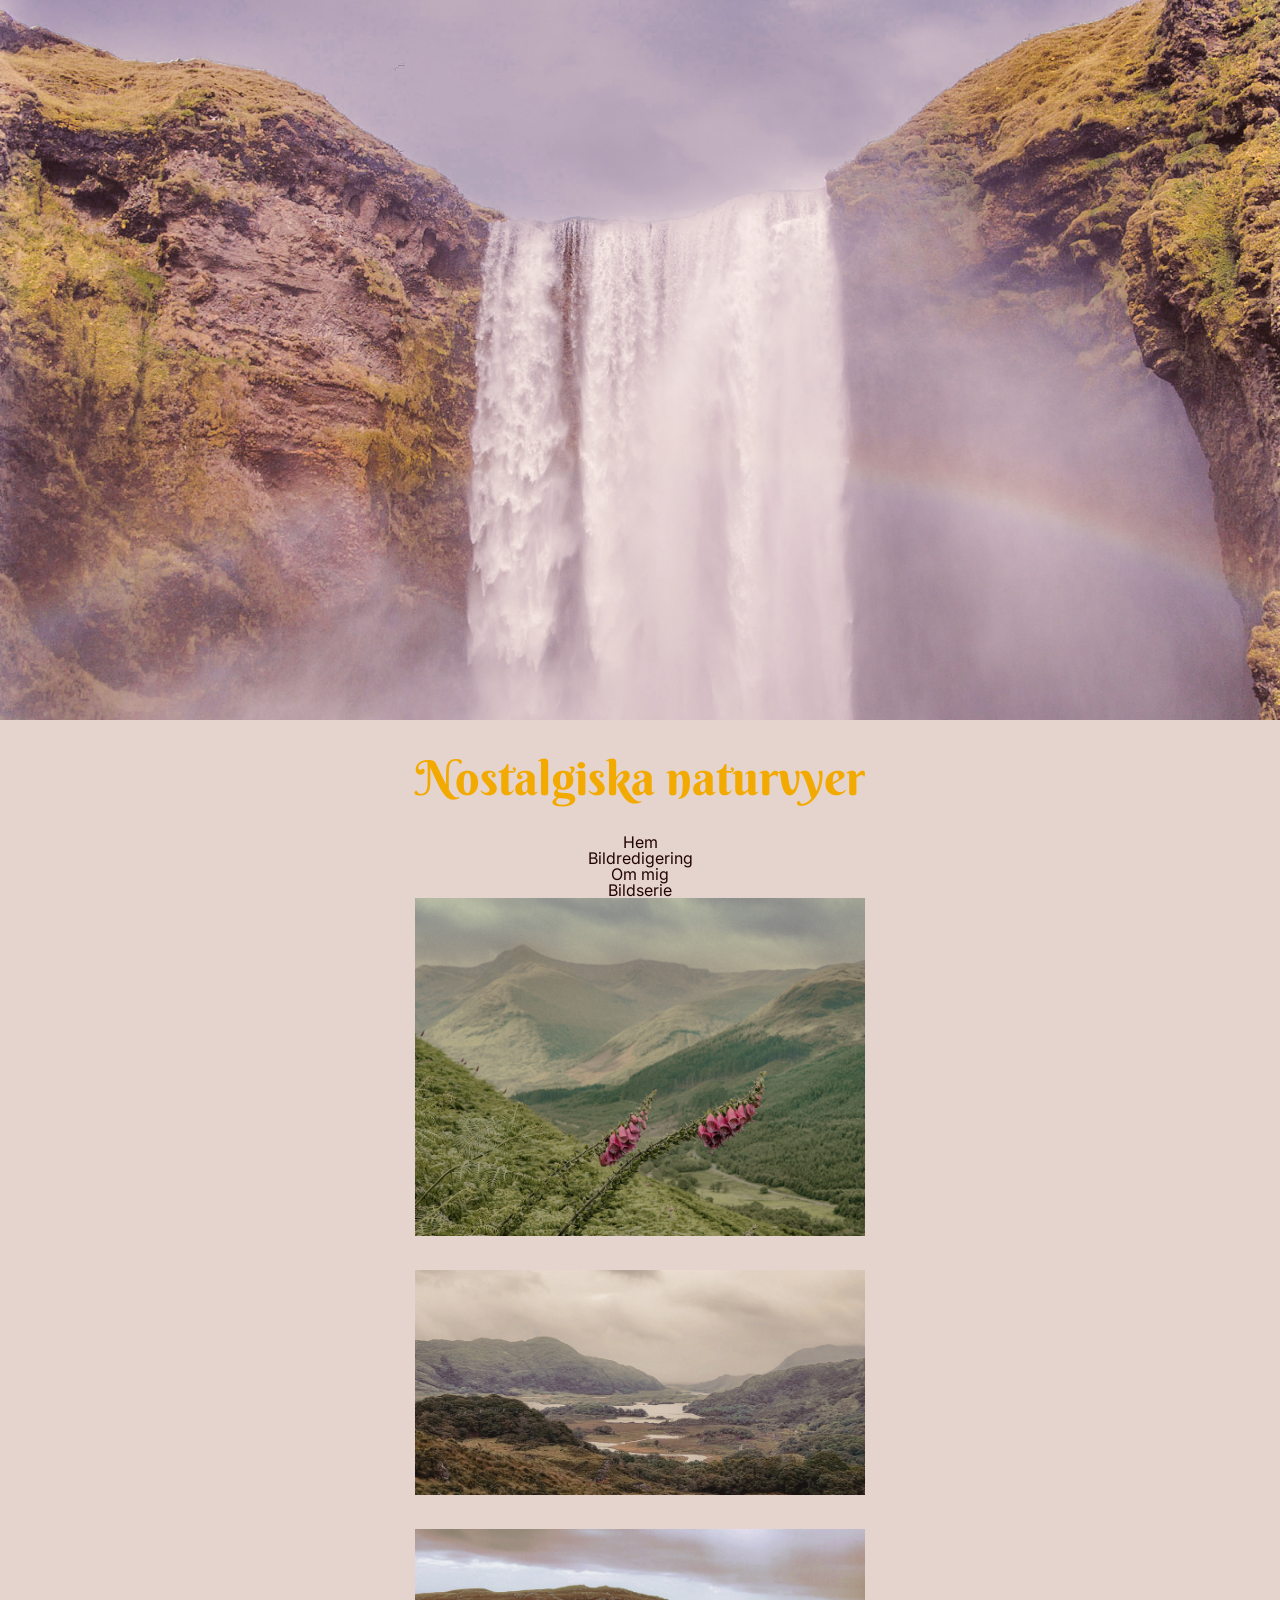
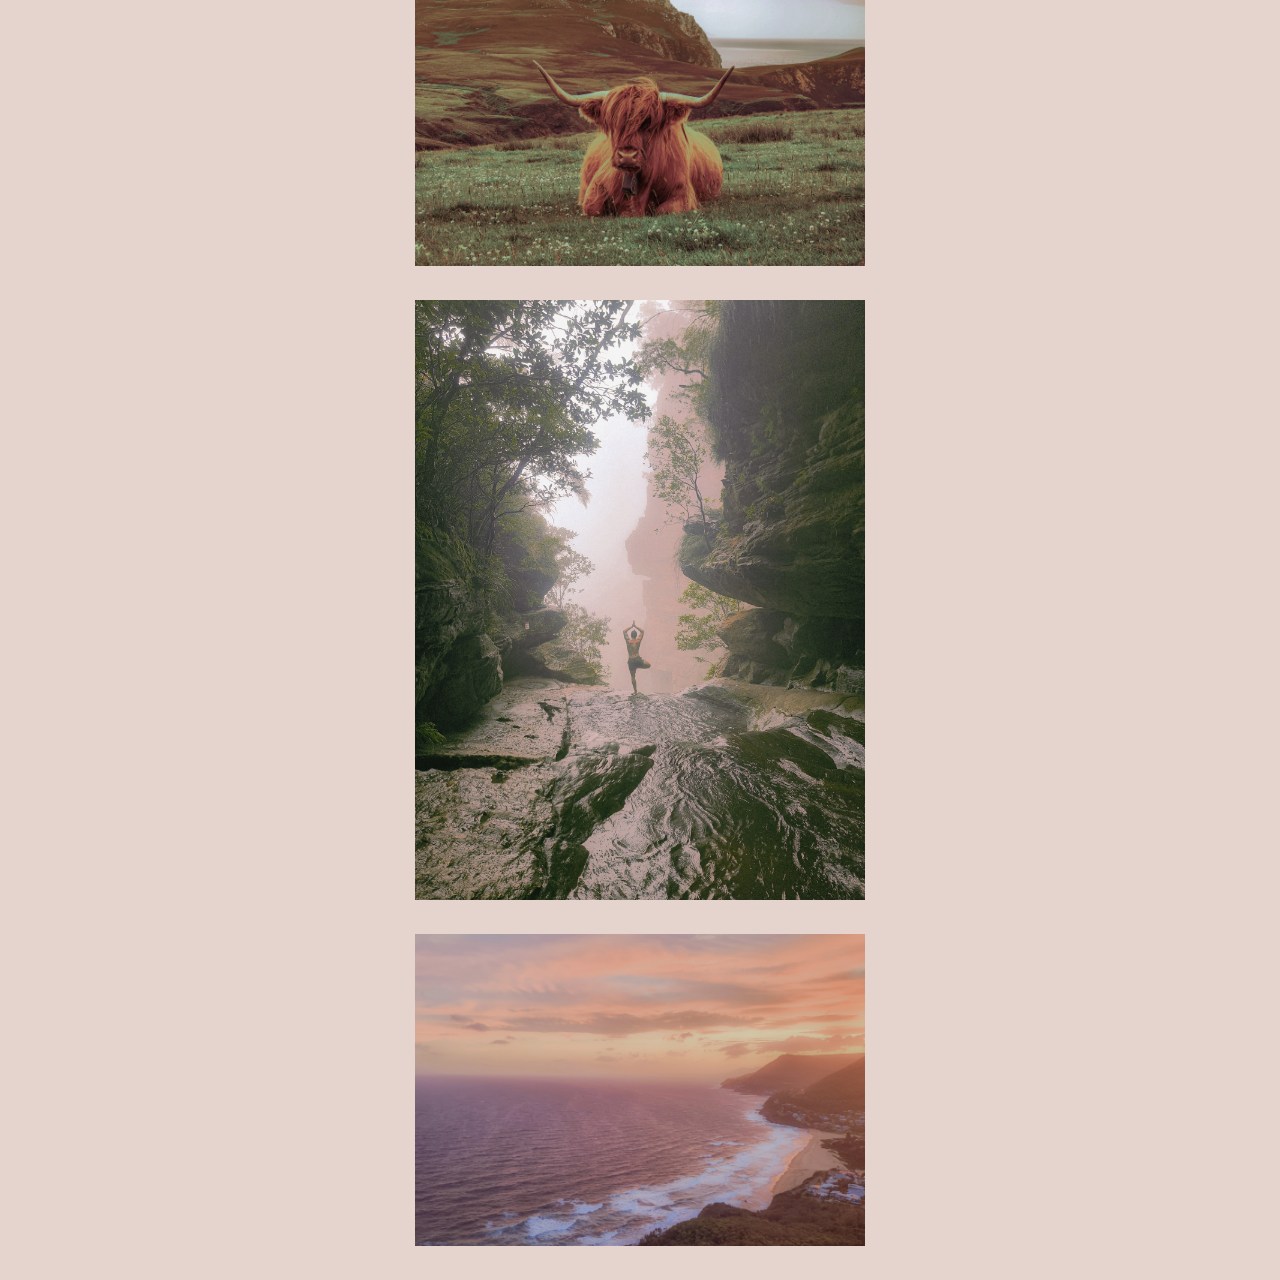
==== index.html @ 2b8f2d44 "Initierat commit" ====
<!doctype html>
<html lang="en">
  <head>
    <meta charset="UTF-8" />
    <meta name="viewport" content="width=device-width, initial-scale=1.0" />
    <link rel="stylesheet" href="css/style.css" />
    <link rel="preconnect" href="https://fonts.googleapis.com" />
    <link rel="preconnect" href="https://fonts.gstatic.com" crossorigin />
    <link
      href="https://fonts.googleapis.com/css2?family=Berkshire+Swash&family=Inter:ital,opsz,wght@0,14..32,100..900;1,14..32,100..900&display=swap"
      rel="stylesheet"
    />
    <title>Nostalgiska naturvyer</title>
    <img src="images/hero-bild.png" />
  </head>
  <body>
    <header>
      <h1>Nostalgiska naturvyer</h1>
      <nav>
        <ul>
          <li><a href="index.html">Hem</a></li>
          <li><a href="bildredigering.html">Bildredigering</a></li>
          <li><a href="om-mig.html">Om mig</a></li>
        </ul>
      </nav>
    </header>

    <main>
      <p>Bildserie</p>

      <section class="bildserie-section">
        <div class="bildserie-container">
          <div class="bildserie-content">
            <img src="images/bildserie001.jpg" />
            <img src="images/bildserie002.jpg" />
            <img src="images/bildserie003.jpg" />
            <img src="images/bildserie004.jpg" />
            <img src="images/bildserie005.jpg" />
          </div>
        </div>
      </section>
    </main>
  </body>
</html>
---- css/style.css ----
/* CSS reset */

/* http://meyerweb.com/eric/tools/css/reset/ 
   v2.0 | 20110126
   License: none (public domain)
*/

html,
body,
div,
span,
applet,
object,
iframe,
h1,
h2,
h3,
h4,
h5,
h6,
p,
blockquote,
pre,
a,
abbr,
acronym,
address,
big,
cite,
code,
del,
dfn,
em,
img,
ins,
kbd,
q,
s,
samp,
small,
strike,
strong,
sub,
sup,
tt,
var,
b,
u,
i,
center,
dl,
dt,
dd,
ol,
ul,
li,
fieldset,
form,
label,
legend,
table,
caption,
tbody,
tfoot,
thead,
tr,
th,
td,
article,
aside,
canvas,
details,
embed,
figure,
figcaption,
footer,
header,
hgroup,
menu,
nav,
output,
ruby,
section,
summary,
time,
mark,
audio,
video {
  margin: 0;
  padding: 0;
  border: 0;
  font-size: 100%;
  font: inherit;
  vertical-align: baseline;
}
/* HTML5 display-role reset for older browsers */
article,
aside,
details,
figcaption,
figure,
footer,
header,
hgroup,
menu,
nav,
section {
  display: block;
}
body {
  line-height: 1;
}
ol,
ul {
  list-style: none;
}
blockquote,
q {
  quotes: none;
}
blockquote:before,
blockquote:after,
q:before,
q:after {
  content: "";
  content: none;
}
table {
  border-collapse: collapse;
  border-spacing: 0;
}
/* slut på reset */

img {
  width: 100%;
}

html {
  font-family: "Inter", sans-serif;
  color: rgb(35, 4, 4);

  a:link,
  a:visited {
    color: rgb(35, 4, 4);
  }

  /* tar bort underline */
  a {
    text-decoration: none;
  }
}

ul {
  list-style-type: none;
}

.berkshire-swash-regular {
  font-family: "Berkshire Swash", serif;
  font-weight: 400;
  font-style: normal;
}

.inter {
  font-family: "Inter", sans-serif;
  font-optical-sizing: auto;
}

body {
  background-color: #d6cbd3;
  background-color: #e5d4cd;
  text-align: center;

  & h1 {
    color: #f2a900;
    font-family: "Berkshire Swash", serif;
    font-size: 3rem;
    padding: 2rem;
  }
}

.bildserie-section {
  display: flex;
  justify-content: center;
  align-items: center;
  min-height: 100vh;
}

.bildserie-container {
  max-width: 50vh;
  display: flex;
  position: relative;
  flex-direction: column;
}

.bildserie-content {
  justify-content: space-around;

  & img {
    margin-bottom: 2rem;
  }
}
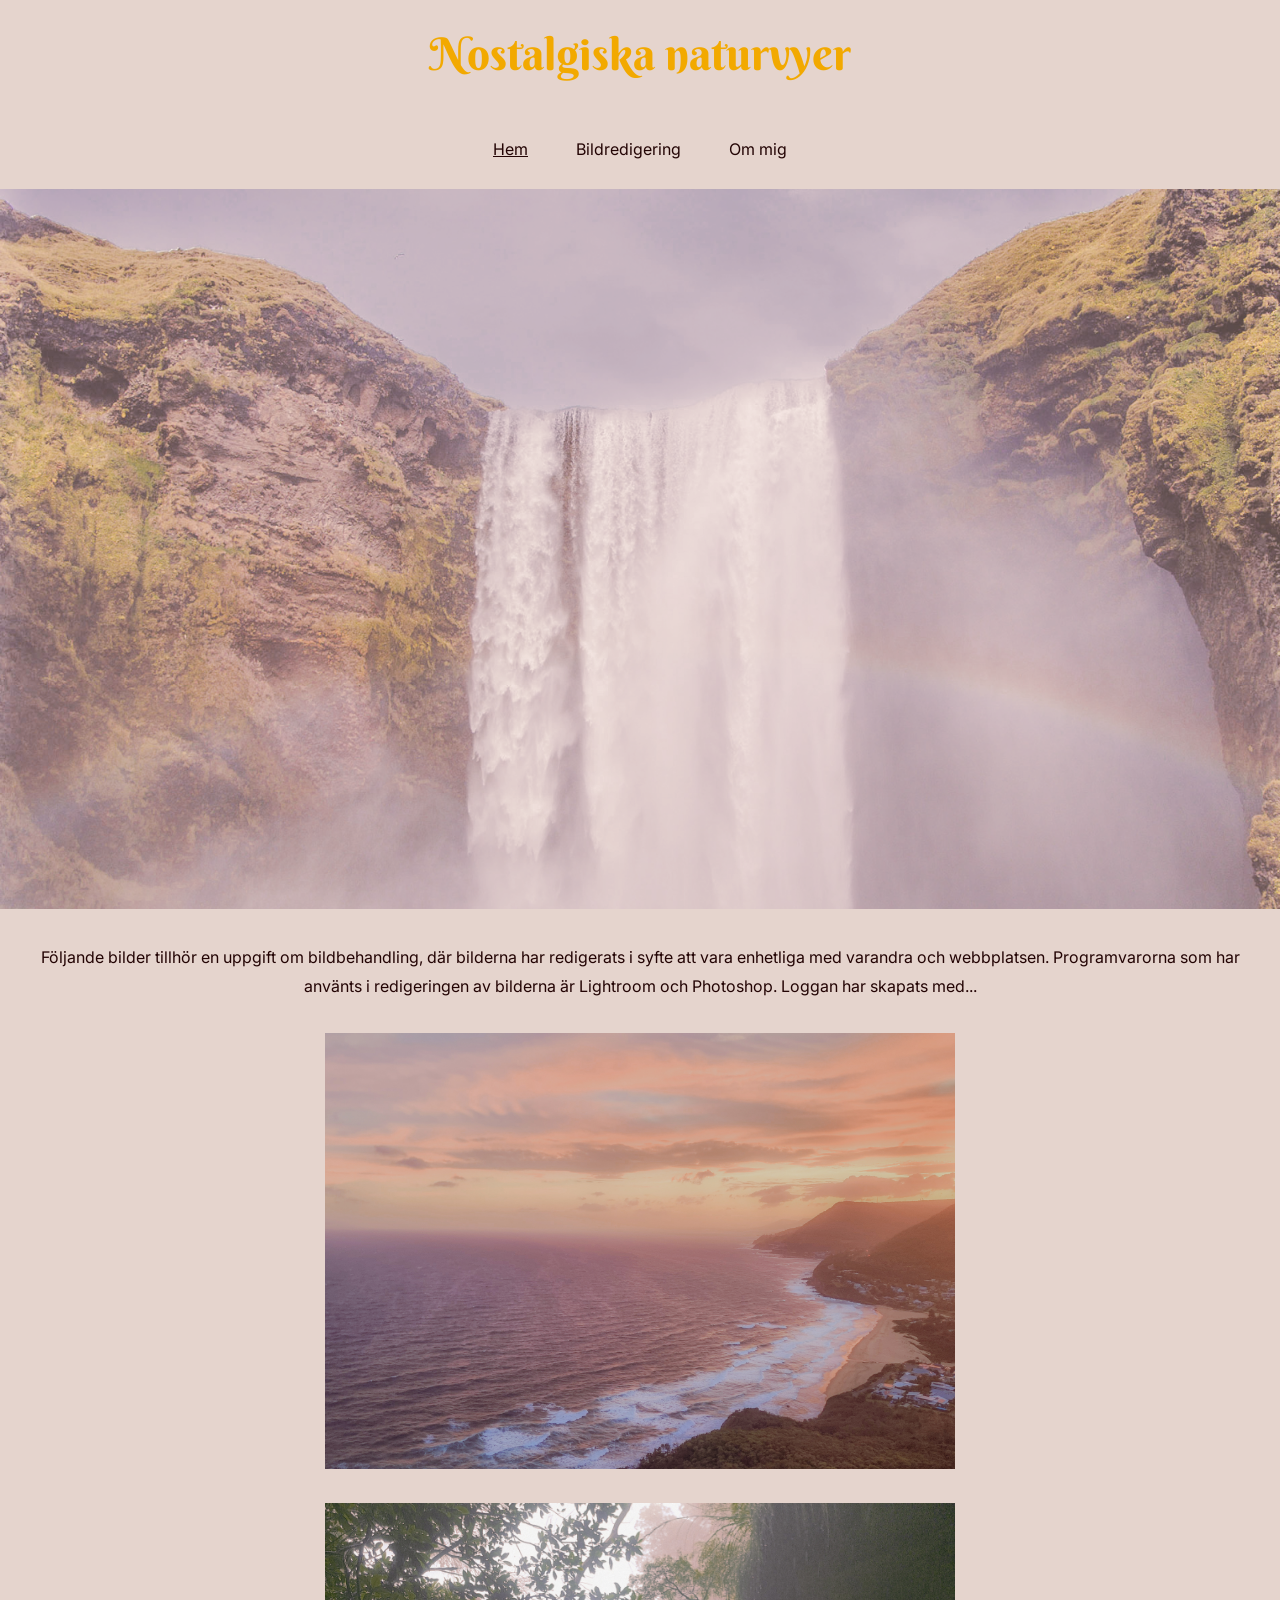
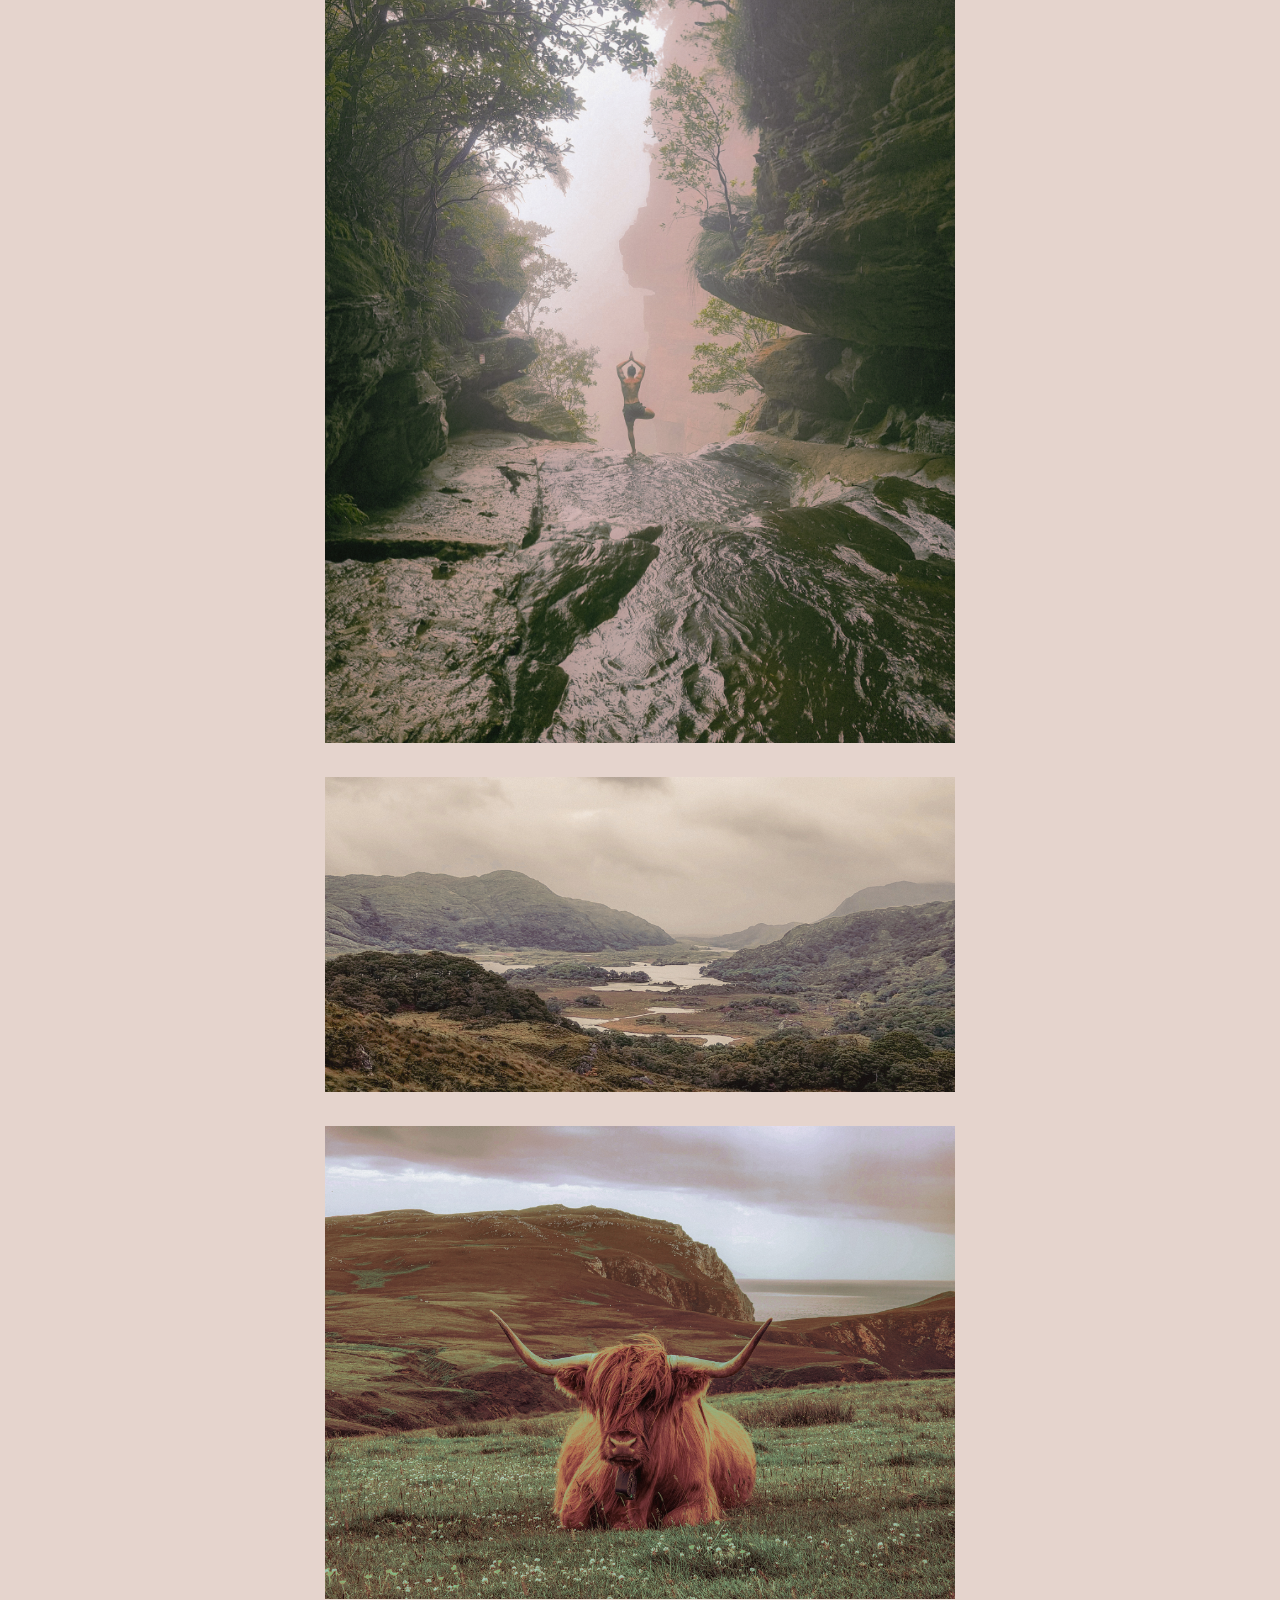
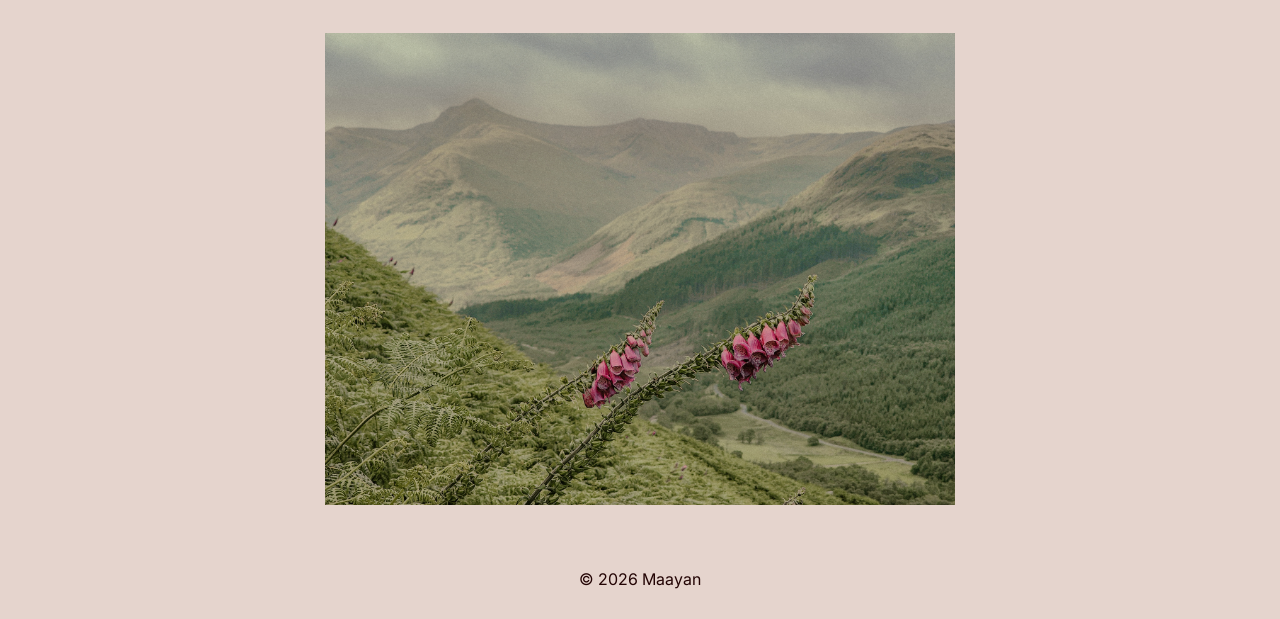
==== commit 39b4b476: "Lagt till bilder och om mig sida" ====
--- a/index.html
+++ b/index.html
@@ -11,34 +11,48 @@
       rel="stylesheet"
     />
     <title>Nostalgiska naturvyer</title>
-    <img src="images/hero-bild.png" />
   </head>
   <body>
     <header>
       <h1>Nostalgiska naturvyer</h1>
       <nav>
         <ul>
-          <li><a href="index.html">Hem</a></li>
+          <li><a class="text-underline" href="index.html">Hem</a></li>
           <li><a href="bildredigering.html">Bildredigering</a></li>
           <li><a href="om-mig.html">Om mig</a></li>
         </ul>
       </nav>
+
+      <div class="hero-img">
+        <img src="images/header.png" />
+      </div>
     </header>
 
     <main>
-      <p>Bildserie</p>
+      <section class="img-description-section">
+        <p>
+          Följande bilder tillhör en uppgift om bildbehandling, där bilderna har
+          redigerats i syfte att vara enhetliga med varandra och webbplatsen.
+          Programvarorna som har använts i redigeringen av bilderna är Lightroom
+          och Photoshop. Loggan har skapats med...
+        </p>
+      </section>
 
       <section class="bildserie-section">
         <div class="bildserie-container">
           <div class="bildserie-content">
-            <img src="images/bildserie001.jpg" />
+            <img src="images/bildserie005.jpg" />
+            <img src="images/bildserie004.jpg" />
             <img src="images/bildserie002.jpg" />
             <img src="images/bildserie003.jpg" />
-            <img src="images/bildserie004.jpg" />
-            <img src="images/bildserie005.jpg" />
+            <img src="images/bildserie001.jpg" />
           </div>
         </div>
       </section>
     </main>
+
+    <footer>
+      <p>© 2026 Maayan</p>
+    </footer>
   </body>
 </html>
--- a/css/style.css
+++ b/css/style.css
@@ -131,29 +131,6 @@
 }
 /* slut på reset */
 
-img {
-  width: 100%;
-}
-
-html {
-  font-family: "Inter", sans-serif;
-  color: rgb(35, 4, 4);
-
-  a:link,
-  a:visited {
-    color: rgb(35, 4, 4);
-  }
-
-  /* tar bort underline */
-  a {
-    text-decoration: none;
-  }
-}
-
-ul {
-  list-style-type: none;
-}
-
 .berkshire-swash-regular {
   font-family: "Berkshire Swash", serif;
   font-weight: 400;
@@ -165,6 +142,46 @@
   font-optical-sizing: auto;
 }
 
+img {
+  width: 100%;
+}
+
+html {
+  font-family: "Inter", sans-serif;
+  color: rgb(35, 4, 4);
+
+  a:link,
+  a:visited {
+    color: rgb(35, 4, 4);
+  }
+
+  /* tar bort underline */
+  a {
+    text-decoration: none;
+  }
+
+  .text-underline {
+    text-decoration: underline;
+  }
+}
+
+ul {
+  list-style-type: none;
+  display: flex;
+  align-items: center;
+  justify-content: center;
+  flex-direction: row;
+  gap: 3rem;
+  padding: 2rem;
+}
+
+li {
+}
+
+.hero-img {
+  opacity: 70%;
+}
+
 body {
   background-color: #d6cbd3;
   background-color: #e5d4cd;
@@ -173,7 +190,7 @@
   & h1 {
     color: #f2a900;
     font-family: "Berkshire Swash", serif;
-    font-size: 3rem;
+    font-size: 5vh;
     padding: 2rem;
   }
 }
@@ -186,7 +203,7 @@
 }
 
 .bildserie-container {
-  max-width: 50vh;
+  max-width: 70vh;
   display: flex;
   position: relative;
   flex-direction: column;
@@ -199,3 +216,53 @@
     margin-bottom: 2rem;
   }
 }
+
+.img-description-section {
+  line-height: 1.8;
+  padding: 2rem;
+}
+
+footer {
+  padding: 2rem;
+}
+
+/* redigering sida */
+.before-after-section {
+  & h1 {
+    color: rgb(35, 4, 4);
+    font-size: 2rem;
+  }
+
+  & img {
+    padding: 1rem 0;
+  }
+}
+
+.before-after-container {
+  max-width: 70vh;
+  display: flex;
+  align-items: center;
+}
+
+/* om mig sida */
+.about-section {
+  display: flex;
+  justify-content: center;
+  align-items: center;
+}
+
+.about-container {
+  display: flex;
+  flex-direction: row;
+  align-items: center;
+  max-width: 50vh;
+}
+
+.about-content {
+  & h1 {
+    font-family: "Inter", sans-serif;
+    font-family: "Berkshire Swash", serif;
+    color: rgb(35, 4, 4);
+    font-size: 2rem;
+  }
+}
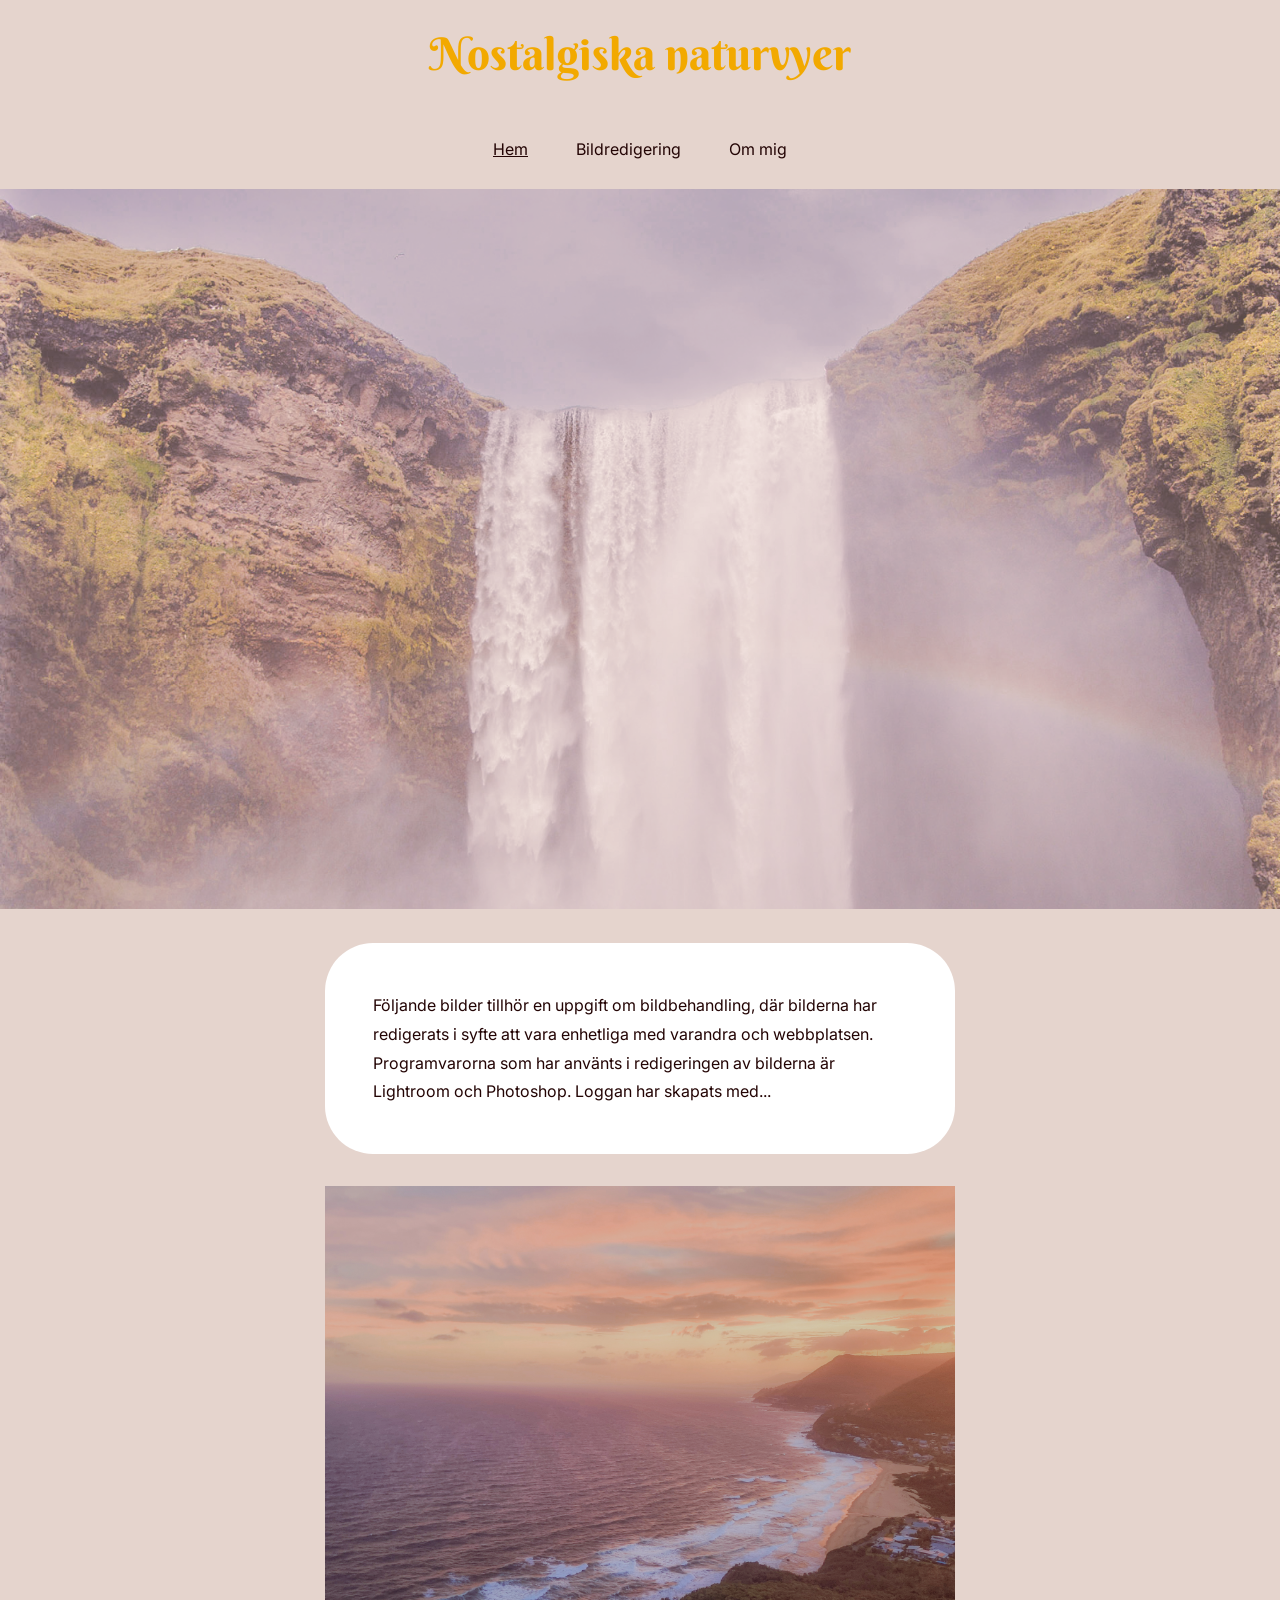
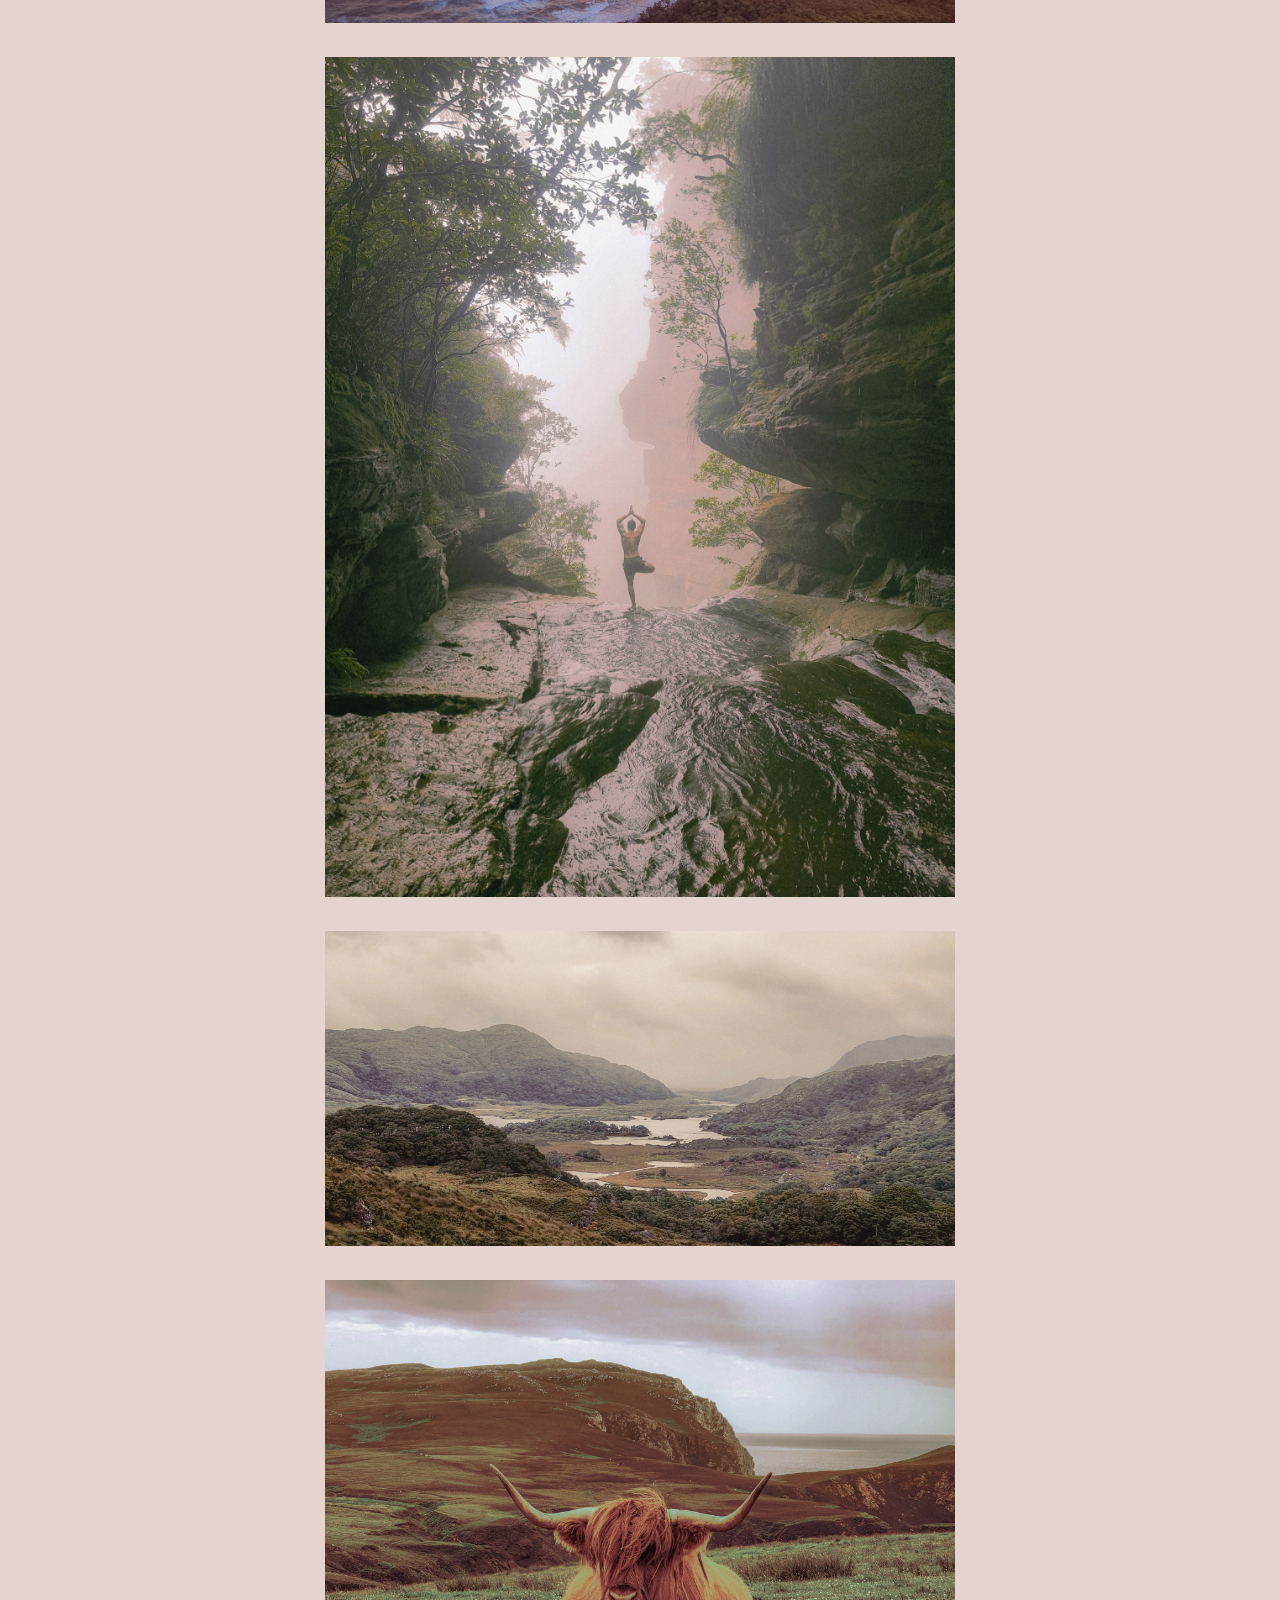
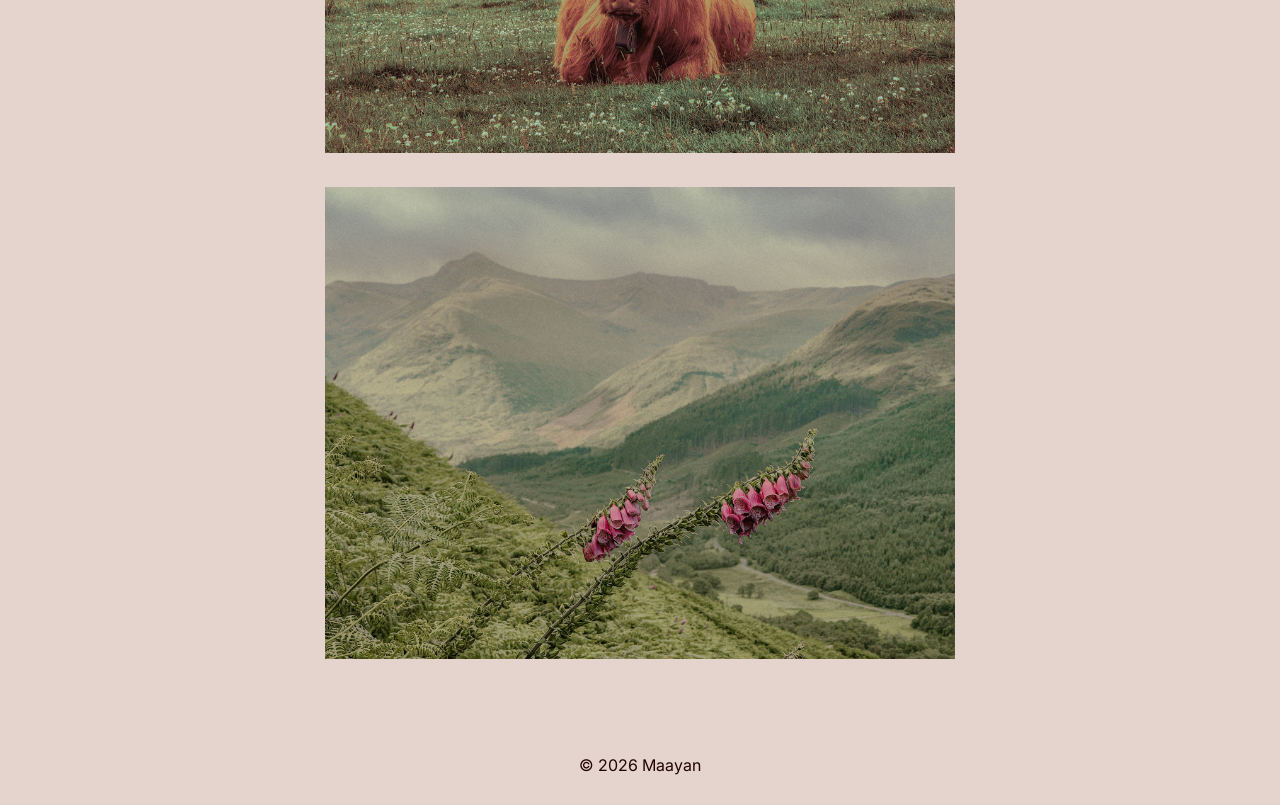
==== commit c4bf28db: "Strukturerat layout för mobil" ====
--- a/index.html
+++ b/index.html
@@ -10,6 +10,7 @@
       href="https://fonts.googleapis.com/css2?family=Berkshire+Swash&family=Inter:ital,opsz,wght@0,14..32,100..900;1,14..32,100..900&display=swap"
       rel="stylesheet"
     />
+
     <title>Nostalgiska naturvyer</title>
   </head>
   <body>
@@ -30,12 +31,16 @@
 
     <main>
       <section class="img-description-section">
-        <p>
-          Följande bilder tillhör en uppgift om bildbehandling, där bilderna har
-          redigerats i syfte att vara enhetliga med varandra och webbplatsen.
-          Programvarorna som har använts i redigeringen av bilderna är Lightroom
-          och Photoshop. Loggan har skapats med...
-        </p>
+        <div class="img-description-container">
+          <div class="img-description-content">
+            <p>
+              Följande bilder tillhör en uppgift om bildbehandling, där bilderna
+              har redigerats i syfte att vara enhetliga med varandra och
+              webbplatsen. Programvarorna som har använts i redigeringen av
+              bilderna är Lightroom och Photoshop. Loggan har skapats med...
+            </p>
+          </div>
+        </div>
       </section>
 
       <section class="bildserie-section">
--- a/css/style.css
+++ b/css/style.css
@@ -142,6 +142,12 @@
   font-optical-sizing: auto;
 }
 
+.title {
+  color: #f2a900;
+  font-family: "Berkshire Swash", serif;
+  font-size: 5vh;
+}
+
 img {
   width: 100%;
 }
@@ -149,41 +155,41 @@
 html {
   font-family: "Inter", sans-serif;
   color: rgb(35, 4, 4);
+}
+/* tar bort underline */
+a {
+  text-decoration: none;
+}
+
+.header-section {
+  padding: 2rem;
+  text-align: center;
+}
+
+ul {
+  list-style-type: none;
+  display: flex;
+  align-items: center;
+  justify-content: center;
+  flex-direction: row;
+  gap: 3rem;
+  padding: 2rem;
 
   a:link,
   a:visited {
     color: rgb(35, 4, 4);
   }
 
-  /* tar bort underline */
-  a {
-    text-decoration: none;
-  }
-
   .text-underline {
     text-decoration: underline;
   }
 }
 
-ul {
-  list-style-type: none;
-  display: flex;
-  align-items: center;
-  justify-content: center;
-  flex-direction: row;
-  gap: 3rem;
-  padding: 2rem;
-}
-
-li {
-}
-
 .hero-img {
   opacity: 70%;
 }
 
 body {
-  background-color: #d6cbd3;
   background-color: #e5d4cd;
   text-align: center;
 
@@ -219,29 +225,78 @@
 
 .img-description-section {
   line-height: 1.8;
-  padding: 2rem;
-}
-
-footer {
-  padding: 2rem;
+
+  display: flex;
+  justify-content: center;
+  align-items: center;
+  min-height: 10vh;
+}
+
+.img-description-container {
+  background-color: white;
+  max-width: 70vh;
+  display: flex;
+  position: relative;
+  flex-direction: column;
+
+  border-radius: 3rem;
+  margin: 2rem;
+}
+
+.img-description-content {
+  padding: 3rem;
+  text-align: left;
 }
 
 /* redigering sida */
 .before-after-section {
+  display: flex;
+  justify-content: center;
+  align-items: center;
+
+  margin: 2rem;
+
   & h1 {
     color: rgb(35, 4, 4);
     font-size: 2rem;
   }
 
   & img {
-    padding: 1rem 0;
-  }
-}
-
-.before-after-container {
-  max-width: 70vh;
-  display: flex;
-  align-items: center;
+    padding-top: 1rem;
+  }
+}
+
+before-after-container {
+  display: flex;
+  flex-direction: row;
+  align-items: center;
+  max-width: 50vh;
+}
+
+.before-after-content {
+  h2 {
+    font-style: italic;
+  }
+
+  p {
+    text-align: left;
+  }
+}
+
+.how-to-1 {
+  background-color: white;
+  padding: 1rem 2rem;
+  margin-bottom: 1rem;
+}
+.how-to-2 {
+  background-color: white;
+  padding: 1rem 2rem;
+  margin-bottom: 1rem;
+}
+.how-to-3 {
+  background-color: white;
+  padding: 1rem 2rem;
+  margin-bottom: 1rem;
 }
 
 /* om mig sida */
@@ -265,4 +320,19 @@
     color: rgb(35, 4, 4);
     font-size: 2rem;
   }
-}
+
+  & p {
+    text-align: left;
+  }
+}
+
+.about-text {
+  background-color: white;
+  padding: 0 3rem 3rem 3rem;
+  margin: 1rem;
+  border-radius: 10rem;
+}
+
+footer {
+  padding: 4rem 0 2rem 0;
+}
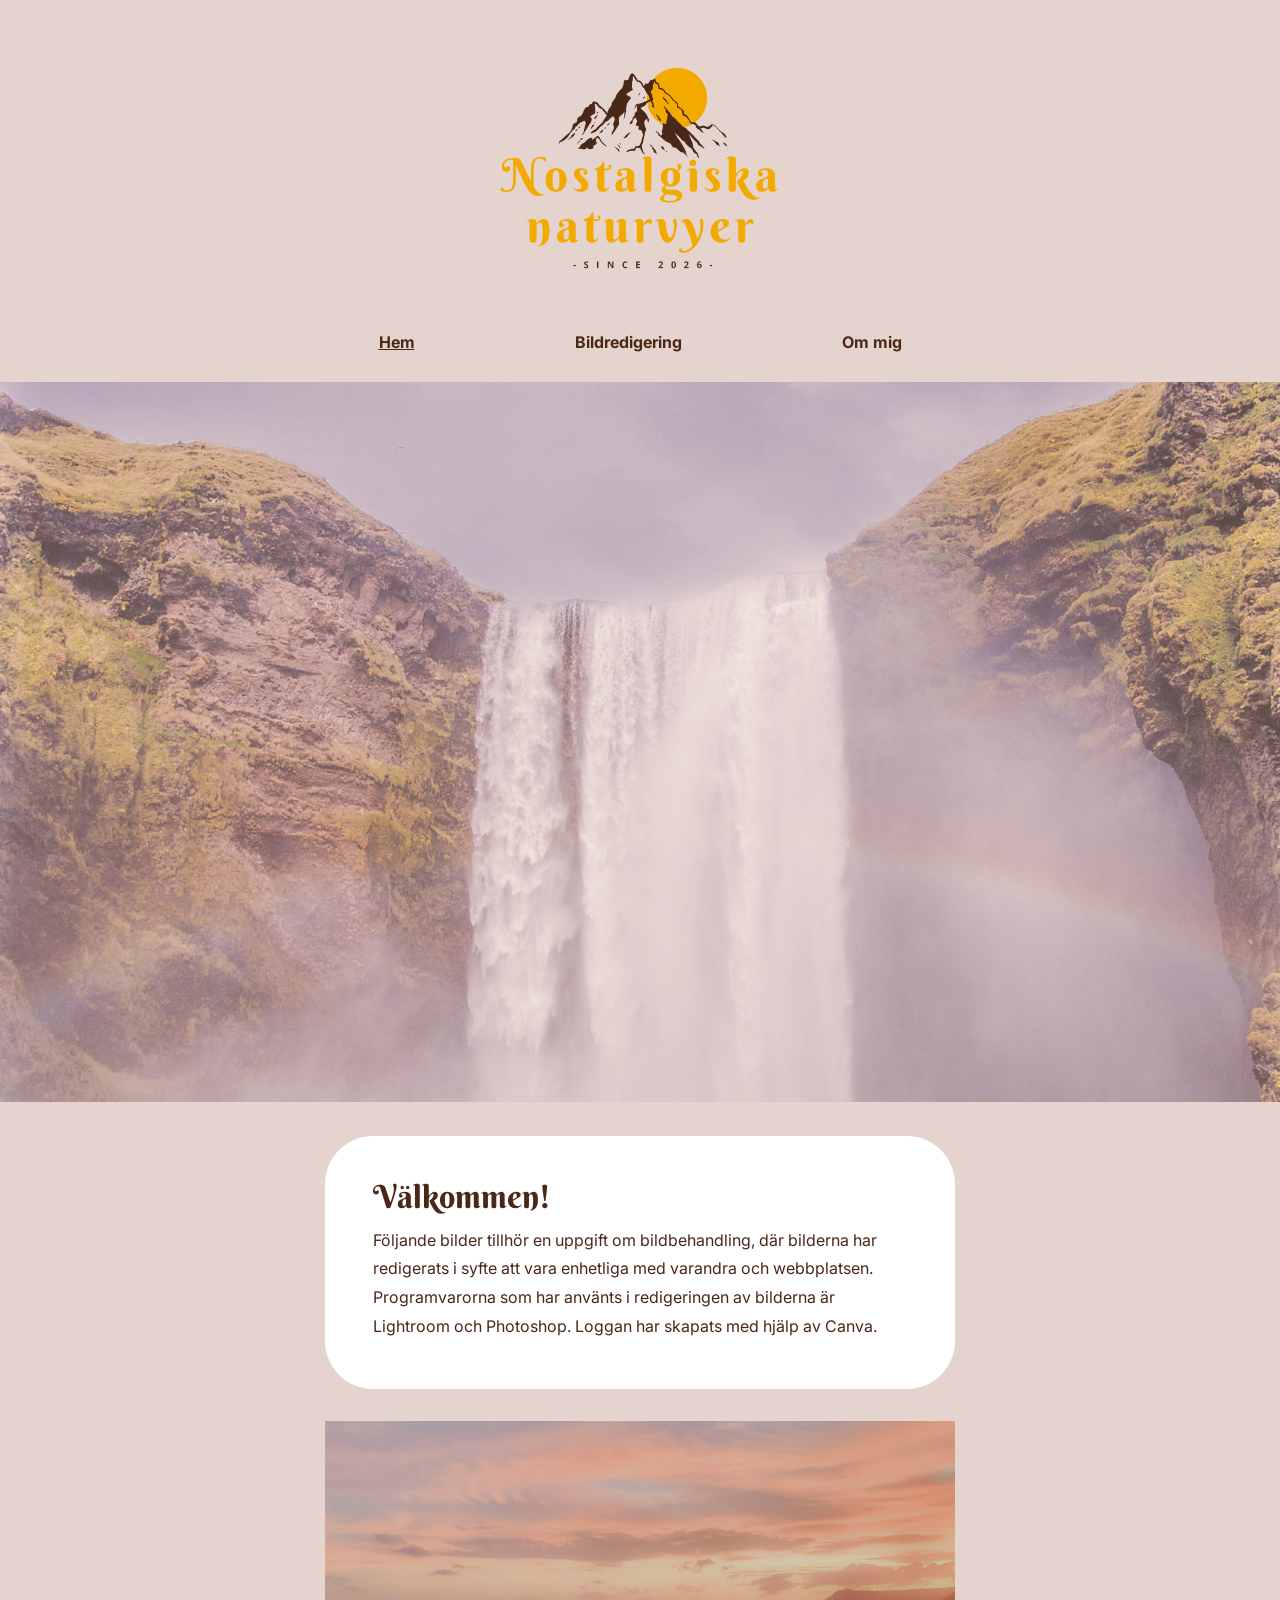
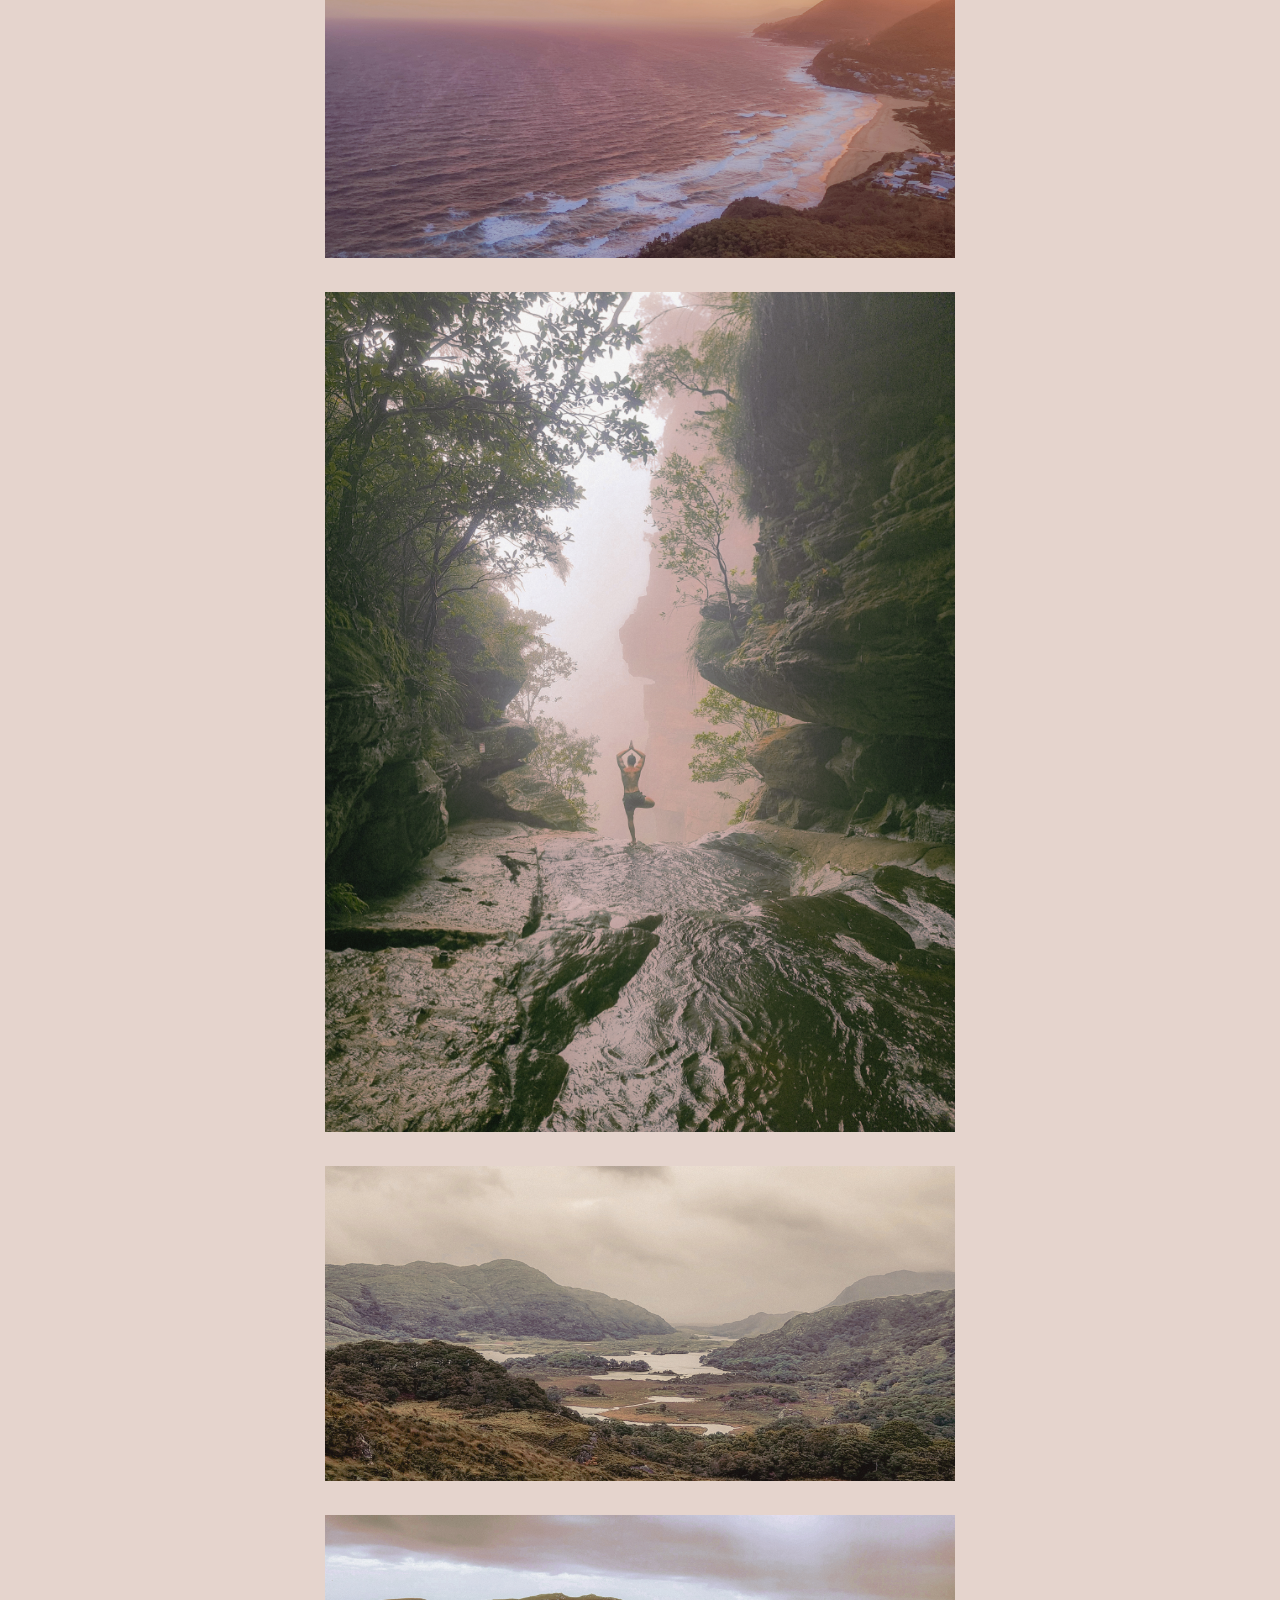
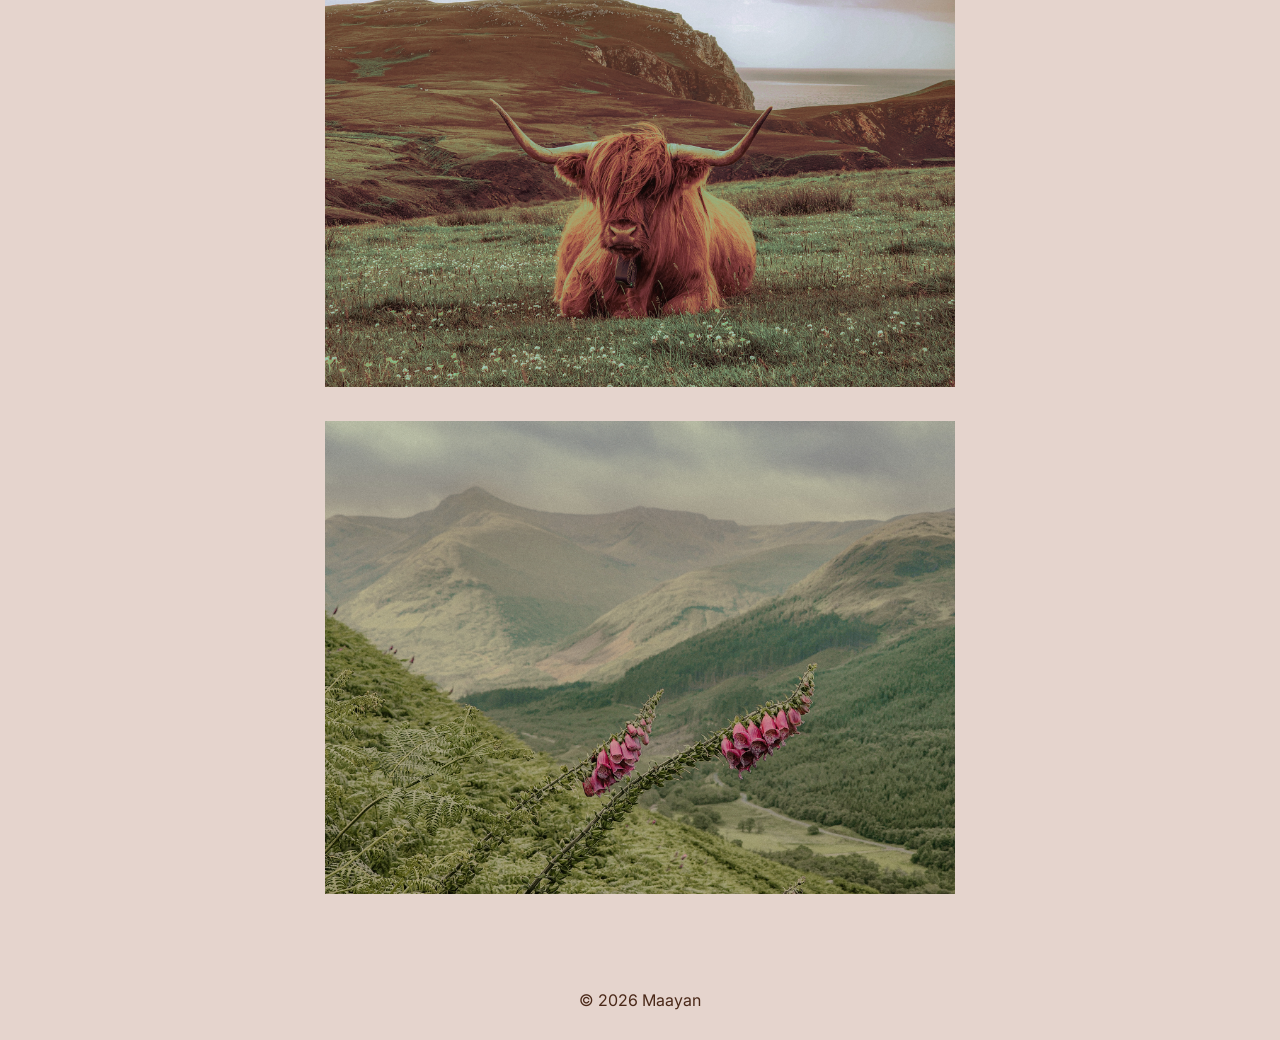
==== commit a13d980d: "Lagt till logga och beskrivning" ====
--- a/index.html
+++ b/index.html
@@ -3,6 +3,7 @@
   <head>
     <meta charset="UTF-8" />
     <meta name="viewport" content="width=device-width, initial-scale=1.0" />
+
     <link rel="stylesheet" href="css/style.css" />
     <link rel="preconnect" href="https://fonts.googleapis.com" />
     <link rel="preconnect" href="https://fonts.gstatic.com" crossorigin />
@@ -15,7 +16,13 @@
   </head>
   <body>
     <header>
-      <h1>Nostalgiska naturvyer</h1>
+      <div class="header-section">
+        <div class="logo">
+          <a href="index.html">
+            <img src="images/logo.svg" />
+          </a>
+        </div>
+      </div>
       <nav>
         <ul>
           <li><a class="text-underline" href="index.html">Hem</a></li>
@@ -33,11 +40,13 @@
       <section class="img-description-section">
         <div class="img-description-container">
           <div class="img-description-content">
+            <h1>Välkommen!</h1>
             <p>
               Följande bilder tillhör en uppgift om bildbehandling, där bilderna
               har redigerats i syfte att vara enhetliga med varandra och
               webbplatsen. Programvarorna som har använts i redigeringen av
-              bilderna är Lightroom och Photoshop. Loggan har skapats med...
+              bilderna är Lightroom och Photoshop. Loggan har skapats med hjälp
+              av Canva.
             </p>
           </div>
         </div>
--- a/css/style.css
+++ b/css/style.css
@@ -154,7 +154,7 @@
 
 html {
   font-family: "Inter", sans-serif;
-  color: rgb(35, 4, 4);
+  color: #4a2818;
 }
 /* tar bort underline */
 a {
@@ -162,8 +162,15 @@
 }
 
 .header-section {
-  padding: 2rem;
   text-align: center;
+  display: flex;
+  flex-direction: column;
+  justify-content: center;
+  align-items: center;
+
+  & .logo {
+    max-width: 300px;
+  }
 }
 
 ul {
@@ -174,10 +181,11 @@
   flex-direction: row;
   gap: 3rem;
   padding: 2rem;
+  font-weight: bold;
 
   a:link,
   a:visited {
-    color: rgb(35, 4, 4);
+    color: #4a2818;
   }
 
   .text-underline {
@@ -194,9 +202,9 @@
   text-align: center;
 
   & h1 {
-    color: #f2a900;
+    color: #4a2818;
     font-family: "Berkshire Swash", serif;
-    font-size: 5vh;
+    font-size: 2rem;
     padding: 2rem;
   }
 }
@@ -244,8 +252,15 @@
 }
 
 .img-description-content {
-  padding: 3rem;
+  padding: 0 3rem 3rem 3rem;
   text-align: left;
+
+  & h1 {
+    padding: 2rem 0 0 0;
+  }
+
+  & p {
+  }
 }
 
 /* redigering sida */
@@ -257,7 +272,7 @@
   margin: 2rem;
 
   & h1 {
-    color: rgb(35, 4, 4);
+    color: #4a2818;
     font-size: 2rem;
   }
 
@@ -266,11 +281,11 @@
   }
 }
 
-before-after-container {
-  display: flex;
-  flex-direction: row;
-  align-items: center;
-  max-width: 50vh;
+.before-after-container {
+  display: flex;
+  flex-direction: column;
+  align-items: center;
+  max-width: 100%;
 }
 
 .before-after-content {
@@ -280,6 +295,7 @@
 
   p {
     text-align: left;
+    line-height: 1.8;
   }
 }
 
@@ -308,21 +324,28 @@
 
 .about-container {
   display: flex;
-  flex-direction: row;
-  align-items: center;
-  max-width: 50vh;
+  flex-direction: column;
+  align-items: center;
+  max-width: 1000px;
+  width: 100%;
 }
 
 .about-content {
+  display: flex;
+  flex-direction: column;
+  align-items: center;
+  width: 100%;
+
   & h1 {
     font-family: "Inter", sans-serif;
     font-family: "Berkshire Swash", serif;
-    color: rgb(35, 4, 4);
+    color: #4a2818;
     font-size: 2rem;
   }
 
   & p {
     text-align: left;
+    line-height: 1.8;
   }
 }
 
@@ -336,3 +359,48 @@
 footer {
   padding: 4rem 0 2rem 0;
 }
+
+/* desktop */
+@media (width > 768px) {
+  ul {
+    gap: 10rem;
+  }
+
+  .before-after-section {
+    & h1 {
+      padding: 5rem;
+    }
+  }
+
+  .before-after-content {
+    display: flex;
+    flex-direction: row;
+    align-items: flex-start;
+    justify-content: space-between;
+    gap: 1.5rem;
+  }
+
+  .how-to-1,
+  .how-to-2,
+  .how-to-3 {
+    flex: 1;
+    margin-bottom: 0;
+  }
+
+  .about-container {
+    margin-top: 3rem;
+  }
+
+  .about-content {
+    display: flex;
+    flex-direction: row;
+    align-items: flex-start;
+    justify-content: space-between;
+    gap: 1.5rem;
+
+    & img {
+      flex: 1;
+      max-width: 50%;
+    }
+  }
+}
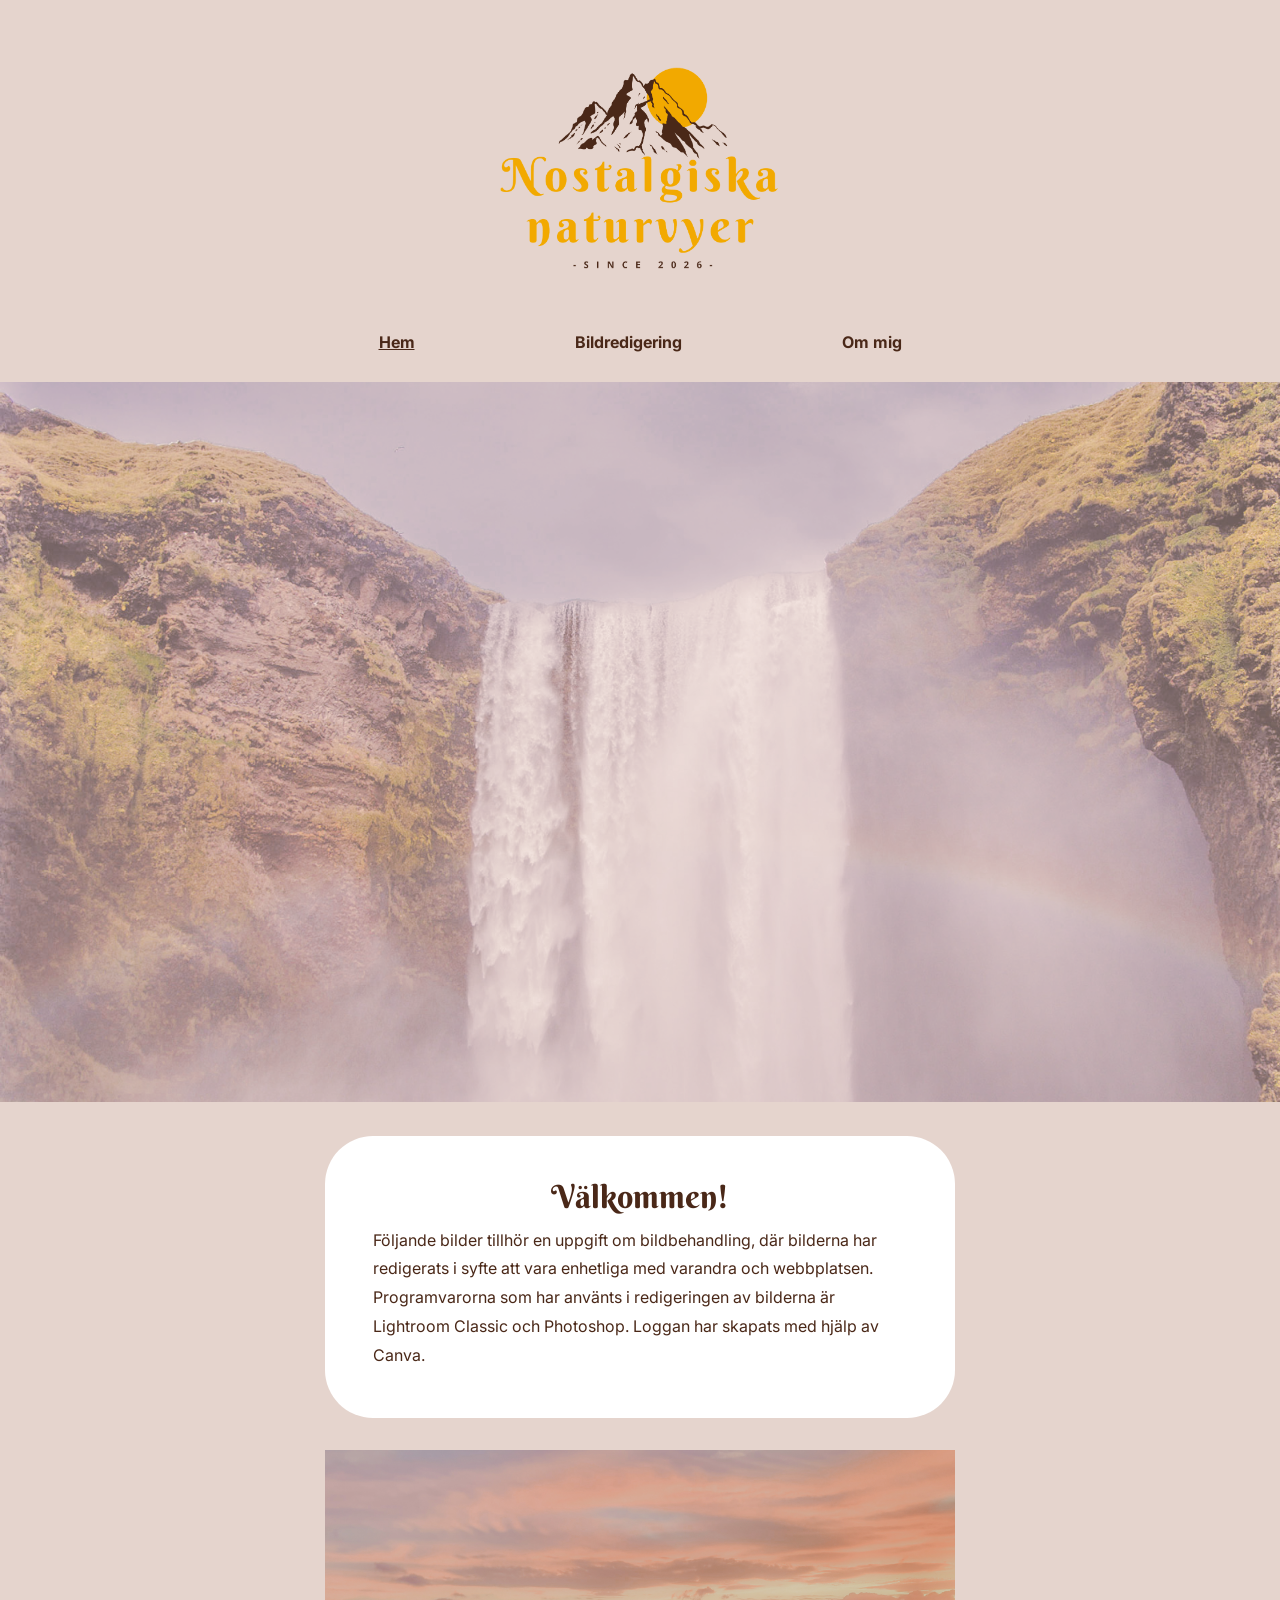
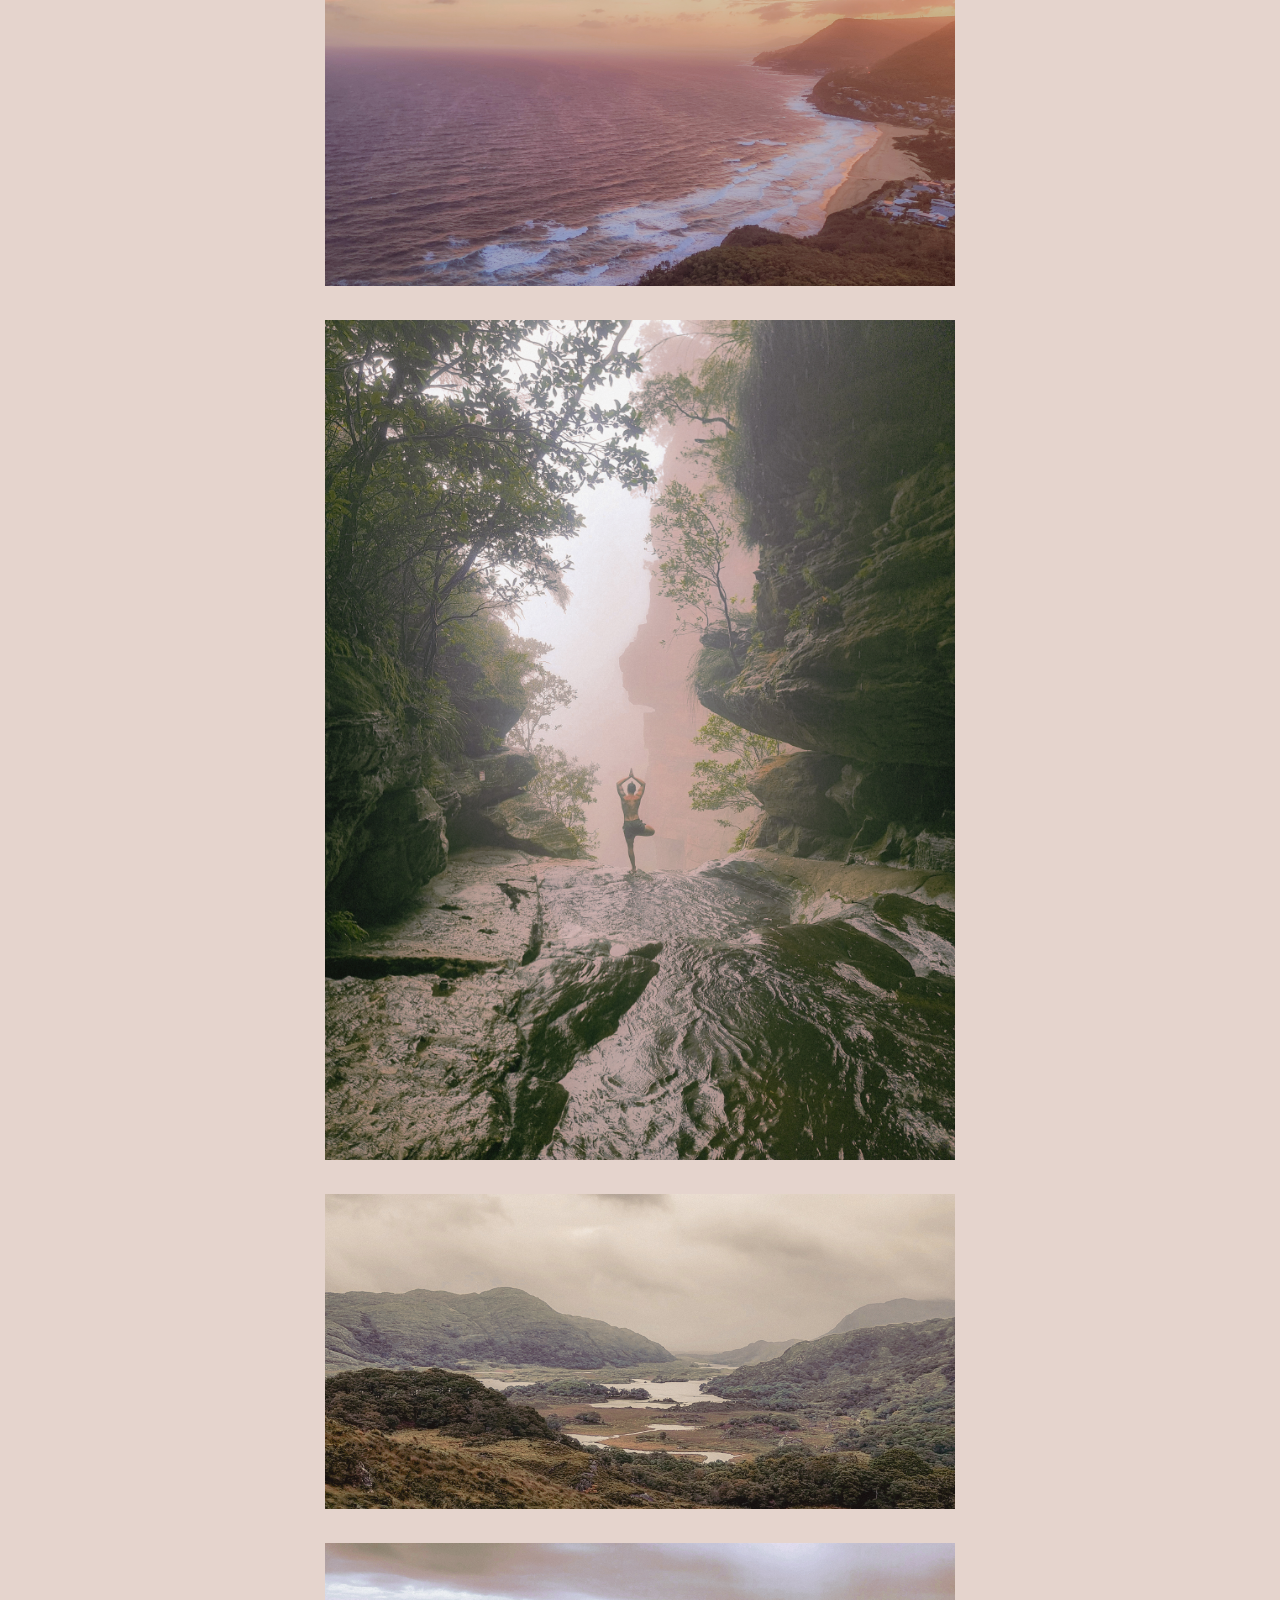
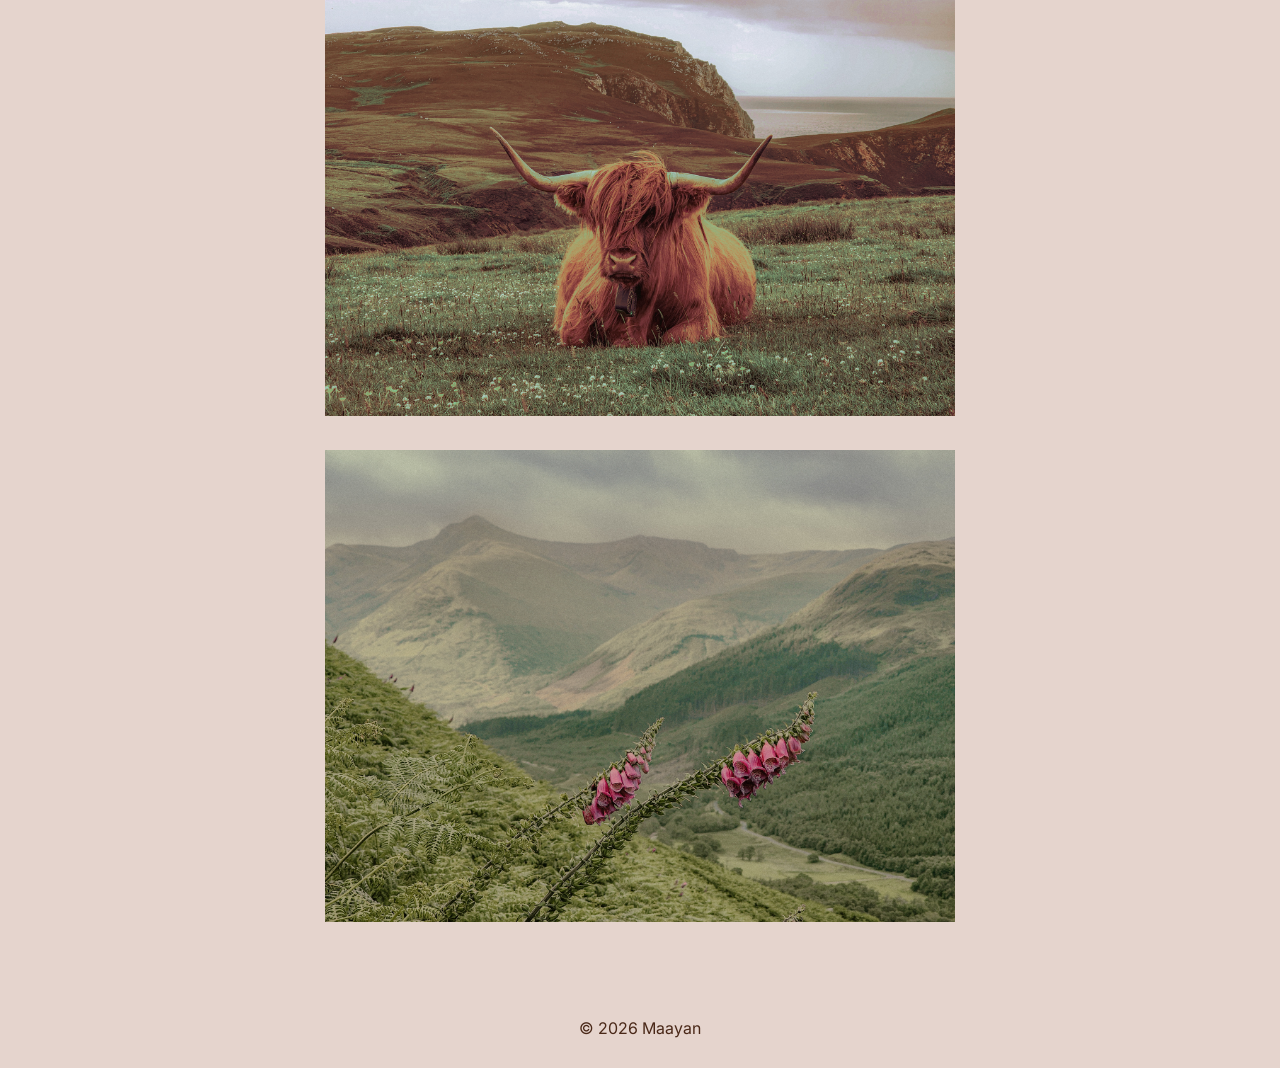
==== commit a54276f6: "Lagt till alt-texter, uppdaterat om mig och rensat i kod" ====
--- a/index.html
+++ b/index.html
@@ -1,72 +1,78 @@
 <!doctype html>
-<html lang="en">
-  <head>
-    <meta charset="UTF-8" />
-    <meta name="viewport" content="width=device-width, initial-scale=1.0" />
+<html lang="sv">
 
-    <link rel="stylesheet" href="css/style.css" />
-    <link rel="preconnect" href="https://fonts.googleapis.com" />
-    <link rel="preconnect" href="https://fonts.gstatic.com" crossorigin />
-    <link
-      href="https://fonts.googleapis.com/css2?family=Berkshire+Swash&family=Inter:ital,opsz,wght@0,14..32,100..900;1,14..32,100..900&display=swap"
-      rel="stylesheet"
-    />
+<head>
+  <meta charset="UTF-8">
+  <meta name="viewport" content="width=device-width, initial-scale=1.0">
 
-    <title>Nostalgiska naturvyer</title>
-  </head>
-  <body>
-    <header>
-      <div class="header-section">
-        <div class="logo">
-          <a href="index.html">
-            <img src="images/logo.svg" />
-          </a>
+  <link rel="apple-touch-icon" sizes="180x180" href="/apple-touch-icon.png">
+  <link rel="icon" type="image/png" sizes="32x32" href="/favicon-32x32.png">
+  <link rel="icon" type="image/png" sizes="16x16" href="/favicon-16x16.png">
+  <link rel="manifest" href="/site.webmanifest">
+
+  <link rel="stylesheet" href="css/style.css">
+  <link rel="preconnect" href="https://fonts.googleapis.com">
+  <link rel="preconnect" href="https://fonts.gstatic.com" crossorigin>
+  <link
+    href="https://fonts.googleapis.com/css2?family=Berkshire+Swash&family=Inter:ital,opsz,wght@0,14..32,100..900;1,14..32,100..900&display=swap"
+    rel="stylesheet">
+  <title>Nostalgiska naturvyer</title>
+</head>
+
+<body>
+  <header>
+    <div class="header-section">
+      <div class="logo">
+        <a href="index.html">
+          <img src="images/logo.svg" alt="Nostalgiska naturvyer startsida">
+        </a>
+      </div>
+    </div>
+    <nav>
+      <ul>
+        <li><a class="text-underline" href="index.html">Hem</a></li>
+        <li><a href="bildredigering.html">Bildredigering</a></li>
+        <li><a href="om-mig.html">Om mig</a></li>
+      </ul>
+    </nav>
+
+    <div class="hero-img">
+      <img src="images/header.png" alt="Vattenfall med regnbåge">
+    </div>
+  </header>
+
+  <main>
+    <section class="img-description-section">
+      <div class="img-description-container">
+        <div class="img-description-content">
+          <h1>Välkommen!</h1>
+          <p>
+            Följande bilder tillhör en uppgift om bildbehandling, där bilderna
+            har redigerats i syfte att vara enhetliga med varandra och
+            webbplatsen. Programvarorna som har använts i redigeringen av
+            bilderna är Lightroom Classic och Photoshop. Loggan har skapats
+            med hjälp av Canva.
+          </p>
         </div>
       </div>
-      <nav>
-        <ul>
-          <li><a class="text-underline" href="index.html">Hem</a></li>
-          <li><a href="bildredigering.html">Bildredigering</a></li>
-          <li><a href="om-mig.html">Om mig</a></li>
-        </ul>
-      </nav>
+    </section>
 
-      <div class="hero-img">
-        <img src="images/header.png" />
+    <div class="bildserie-section">
+      <div class="bildserie-container">
+        <div class="bildserie-content">
+          <img src="images/bildserie005.jpg" alt="Utsikt över havet i solnedgång">
+          <img src="images/bildserie004.jpg" alt="Person gör yogapose stående i vatten">
+          <img src="images/bildserie002.jpg" alt="Landskap med berg">
+          <img src="images/bildserie003.jpg" alt="Tjur i öppet landskap">
+          <img src="images/bildserie001.jpg" alt="Rosa blommor i bergen">
+        </div>
       </div>
-    </header>
+    </div>
+  </main>
 
-    <main>
-      <section class="img-description-section">
-        <div class="img-description-container">
-          <div class="img-description-content">
-            <h1>Välkommen!</h1>
-            <p>
-              Följande bilder tillhör en uppgift om bildbehandling, där bilderna
-              har redigerats i syfte att vara enhetliga med varandra och
-              webbplatsen. Programvarorna som har använts i redigeringen av
-              bilderna är Lightroom och Photoshop. Loggan har skapats med hjälp
-              av Canva.
-            </p>
-          </div>
-        </div>
-      </section>
+  <footer>
+    <p>© 2026 Maayan</p>
+  </footer>
+</body>
 
-      <section class="bildserie-section">
-        <div class="bildserie-container">
-          <div class="bildserie-content">
-            <img src="images/bildserie005.jpg" />
-            <img src="images/bildserie004.jpg" />
-            <img src="images/bildserie002.jpg" />
-            <img src="images/bildserie003.jpg" />
-            <img src="images/bildserie001.jpg" />
-          </div>
-        </div>
-      </section>
-    </main>
-
-    <footer>
-      <p>© 2026 Maayan</p>
-    </footer>
-  </body>
-</html>
+</html>
--- a/css/style.css
+++ b/css/style.css
@@ -140,12 +140,8 @@
 .inter {
   font-family: "Inter", sans-serif;
   font-optical-sizing: auto;
-}
-
-.title {
-  color: #f2a900;
-  font-family: "Berkshire Swash", serif;
-  font-size: 5vh;
+  font-weight: 100;
+  font-style: normal;
 }
 
 img {
@@ -194,7 +190,7 @@
 }
 
 .hero-img {
-  opacity: 70%;
+  opacity: 60%;
 }
 
 body {
@@ -257,9 +253,7 @@
 
   & h1 {
     padding: 2rem 0 0 0;
-  }
-
-  & p {
+    text-align: center;
   }
 }
 
@@ -336,14 +330,7 @@
   align-items: center;
   width: 100%;
 
-  & h1 {
-    font-family: "Inter", sans-serif;
-    font-family: "Berkshire Swash", serif;
-    color: #4a2818;
-    font-size: 2rem;
-  }
-
-  & p {
+  p {
     text-align: left;
     line-height: 1.8;
   }
@@ -351,7 +338,7 @@
 
 .about-text {
   background-color: white;
-  padding: 0 3rem 3rem 3rem;
+  padding: 0 3rem 5rem 3rem;
   margin: 1rem;
   border-radius: 10rem;
 }
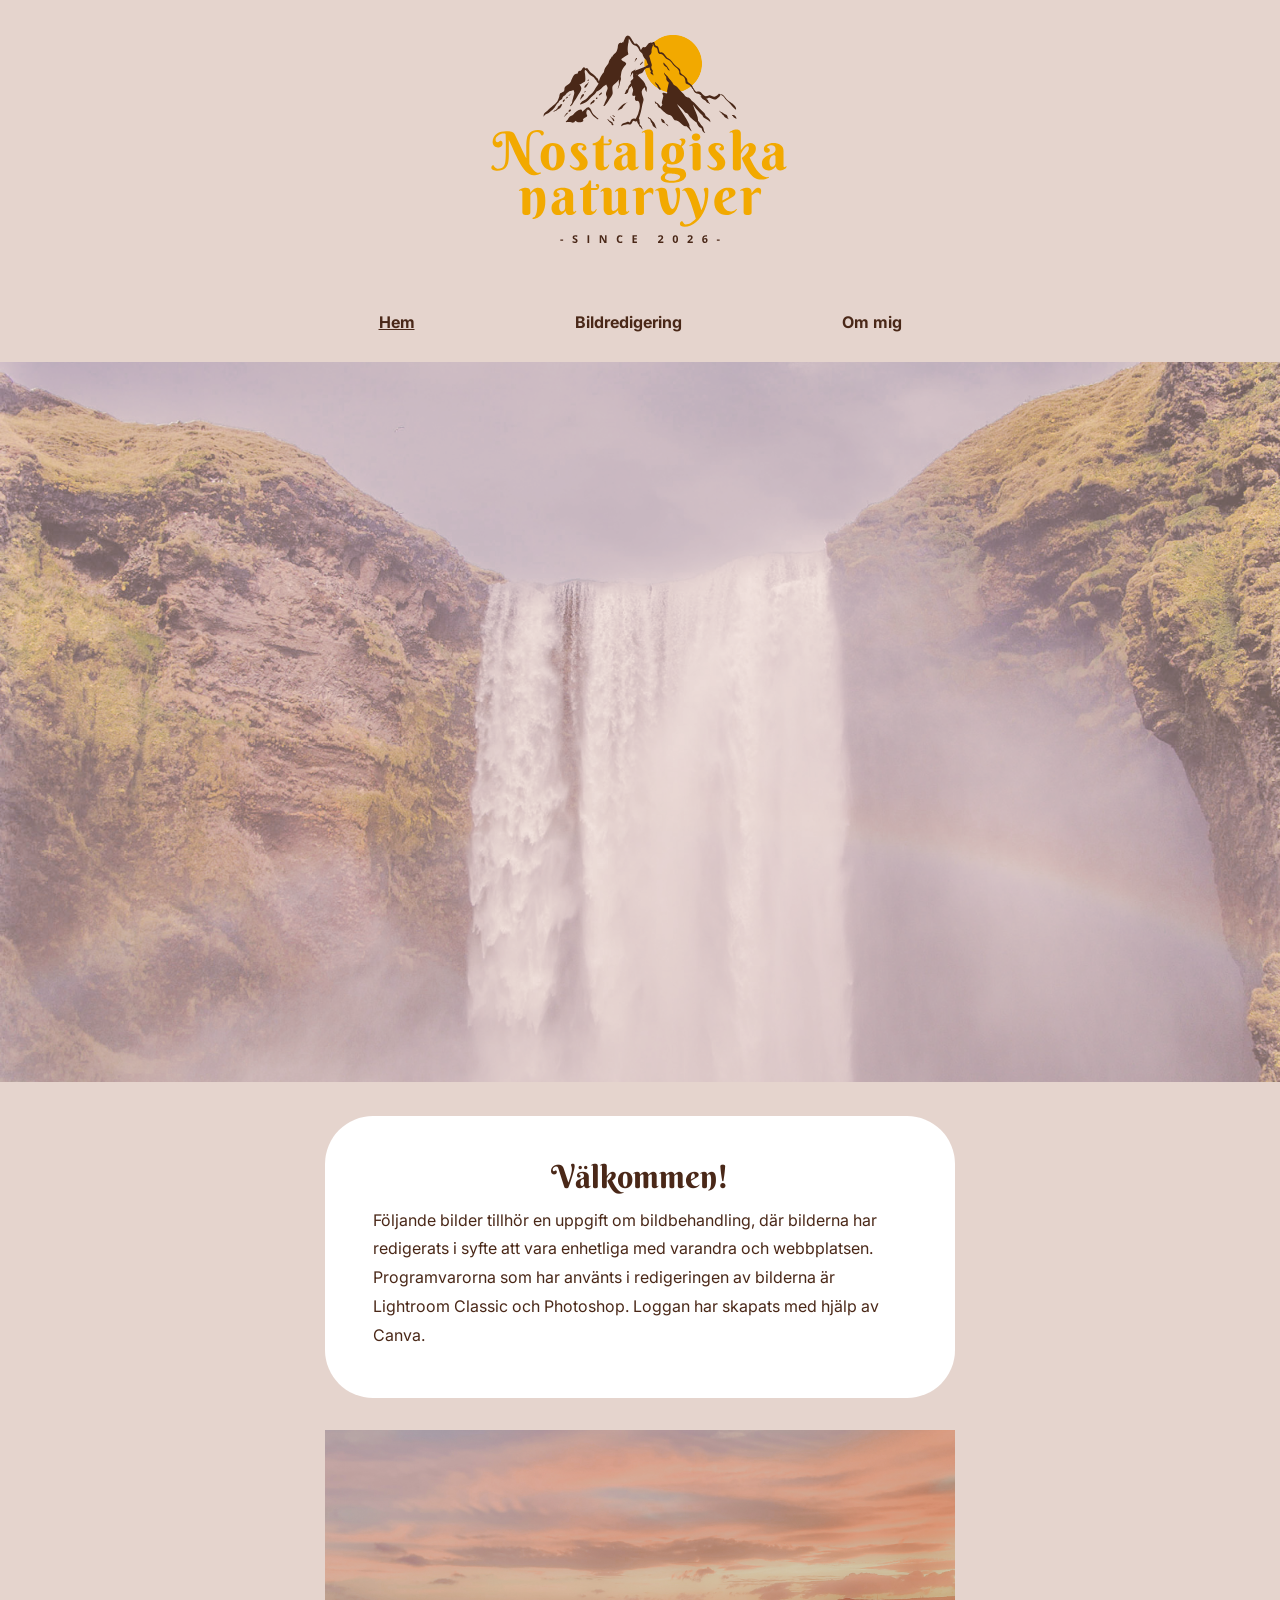
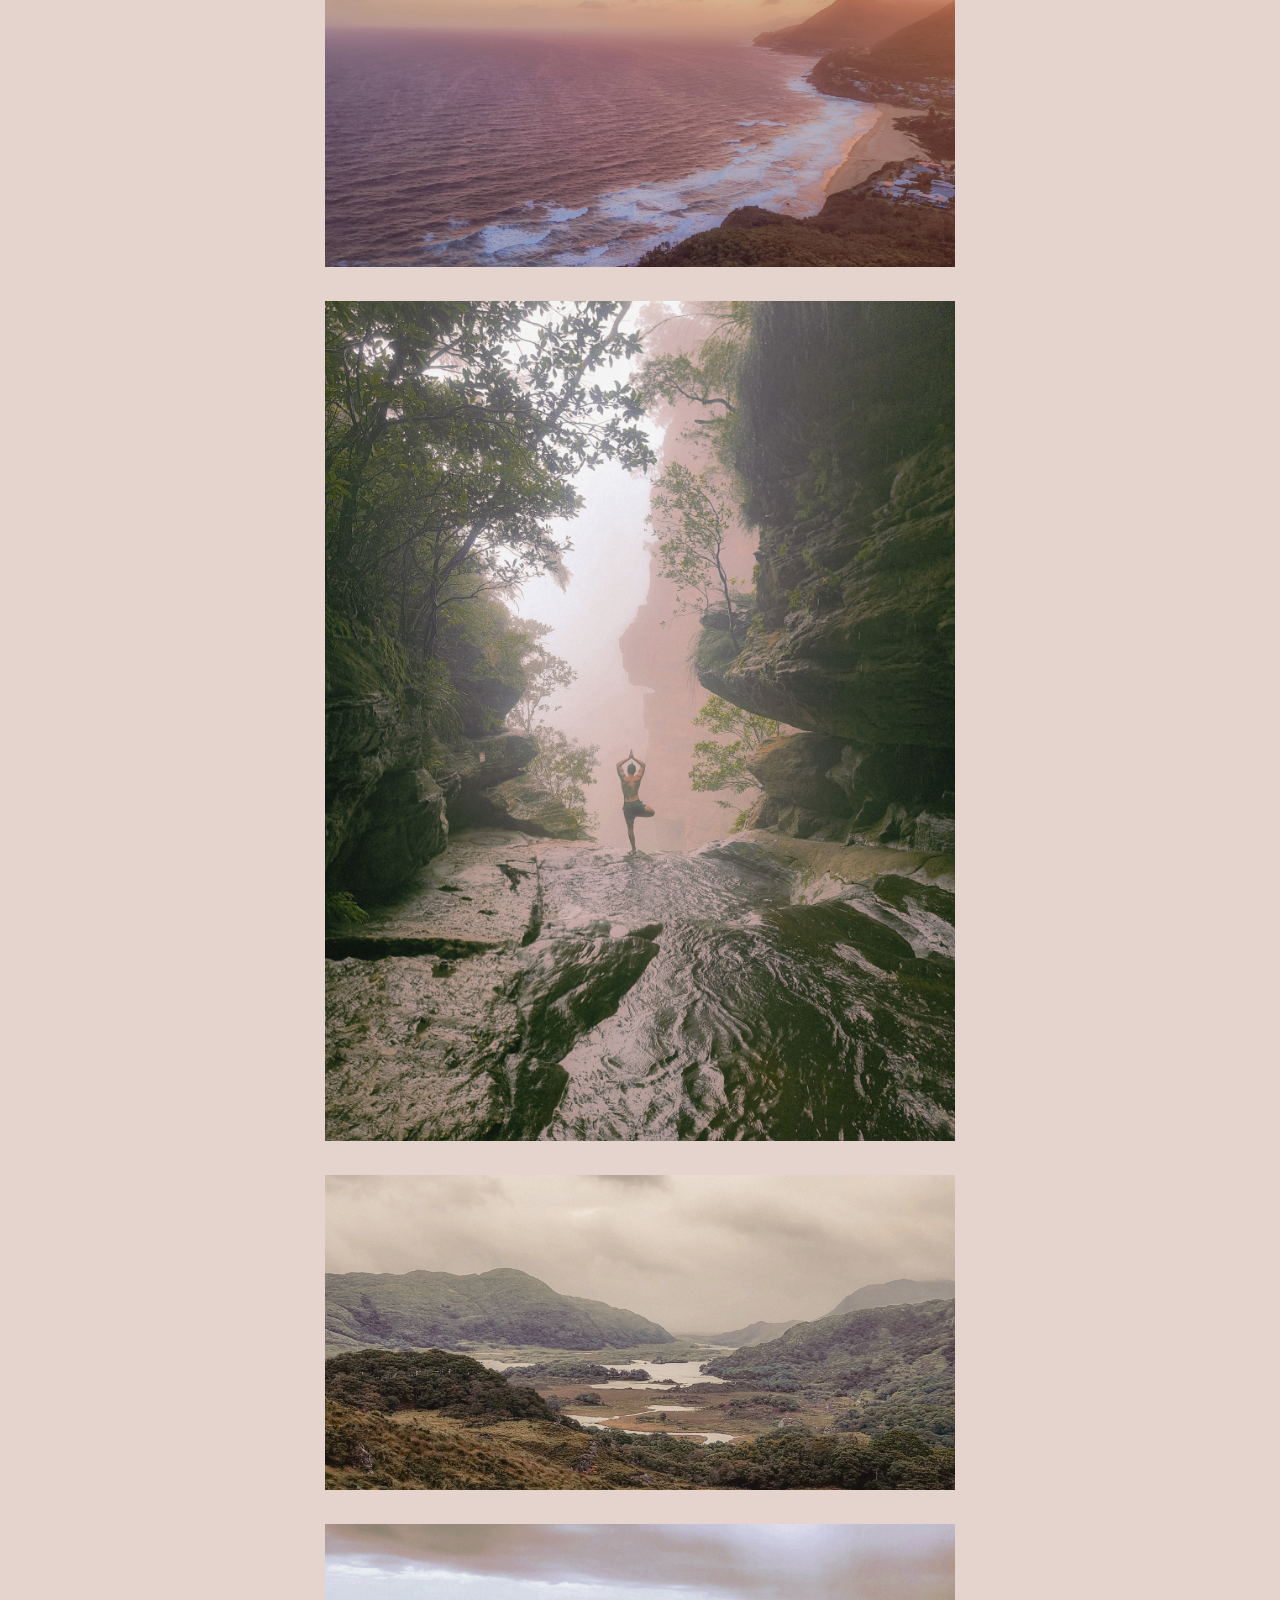
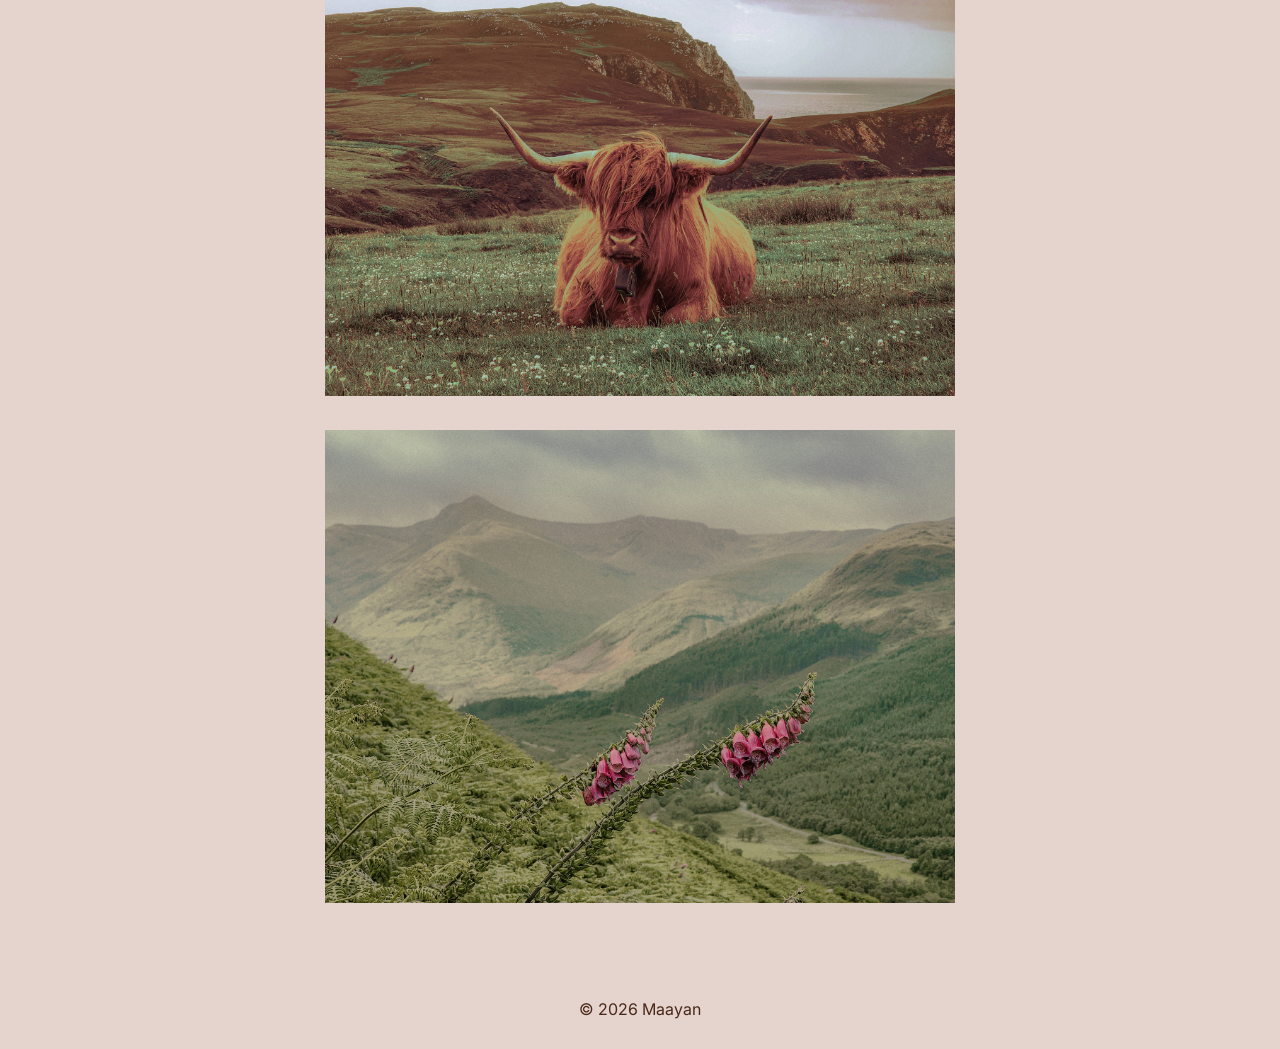
==== commit 0c49b824: "Uppdaterat favicon-länkar" ====
--- a/index.html
+++ b/index.html
@@ -5,10 +5,10 @@
   <meta charset="UTF-8">
   <meta name="viewport" content="width=device-width, initial-scale=1.0">
 
-  <link rel="apple-touch-icon" sizes="180x180" href="/apple-touch-icon.png">
-  <link rel="icon" type="image/png" sizes="32x32" href="/favicon-32x32.png">
-  <link rel="icon" type="image/png" sizes="16x16" href="/favicon-16x16.png">
-  <link rel="manifest" href="/site.webmanifest">
+  <link rel="apple-touch-icon" sizes="180x180" href="apple-touch-icon.png">
+  <link rel="icon" type="image/png" sizes="32x32" href="favicon-32x32.png">
+  <link rel="icon" type="image/png" sizes="16x16" href="favicon-16x16.png">
+  <link rel="manifest" href="site.webmanifest">
 
   <link rel="stylesheet" href="css/style.css">
   <link rel="preconnect" href="https://fonts.googleapis.com">
--- a/css/style.css
+++ b/css/style.css
@@ -166,6 +166,7 @@
 
   & .logo {
     max-width: 300px;
+    padding: 2rem 0;
   }
 }
 
